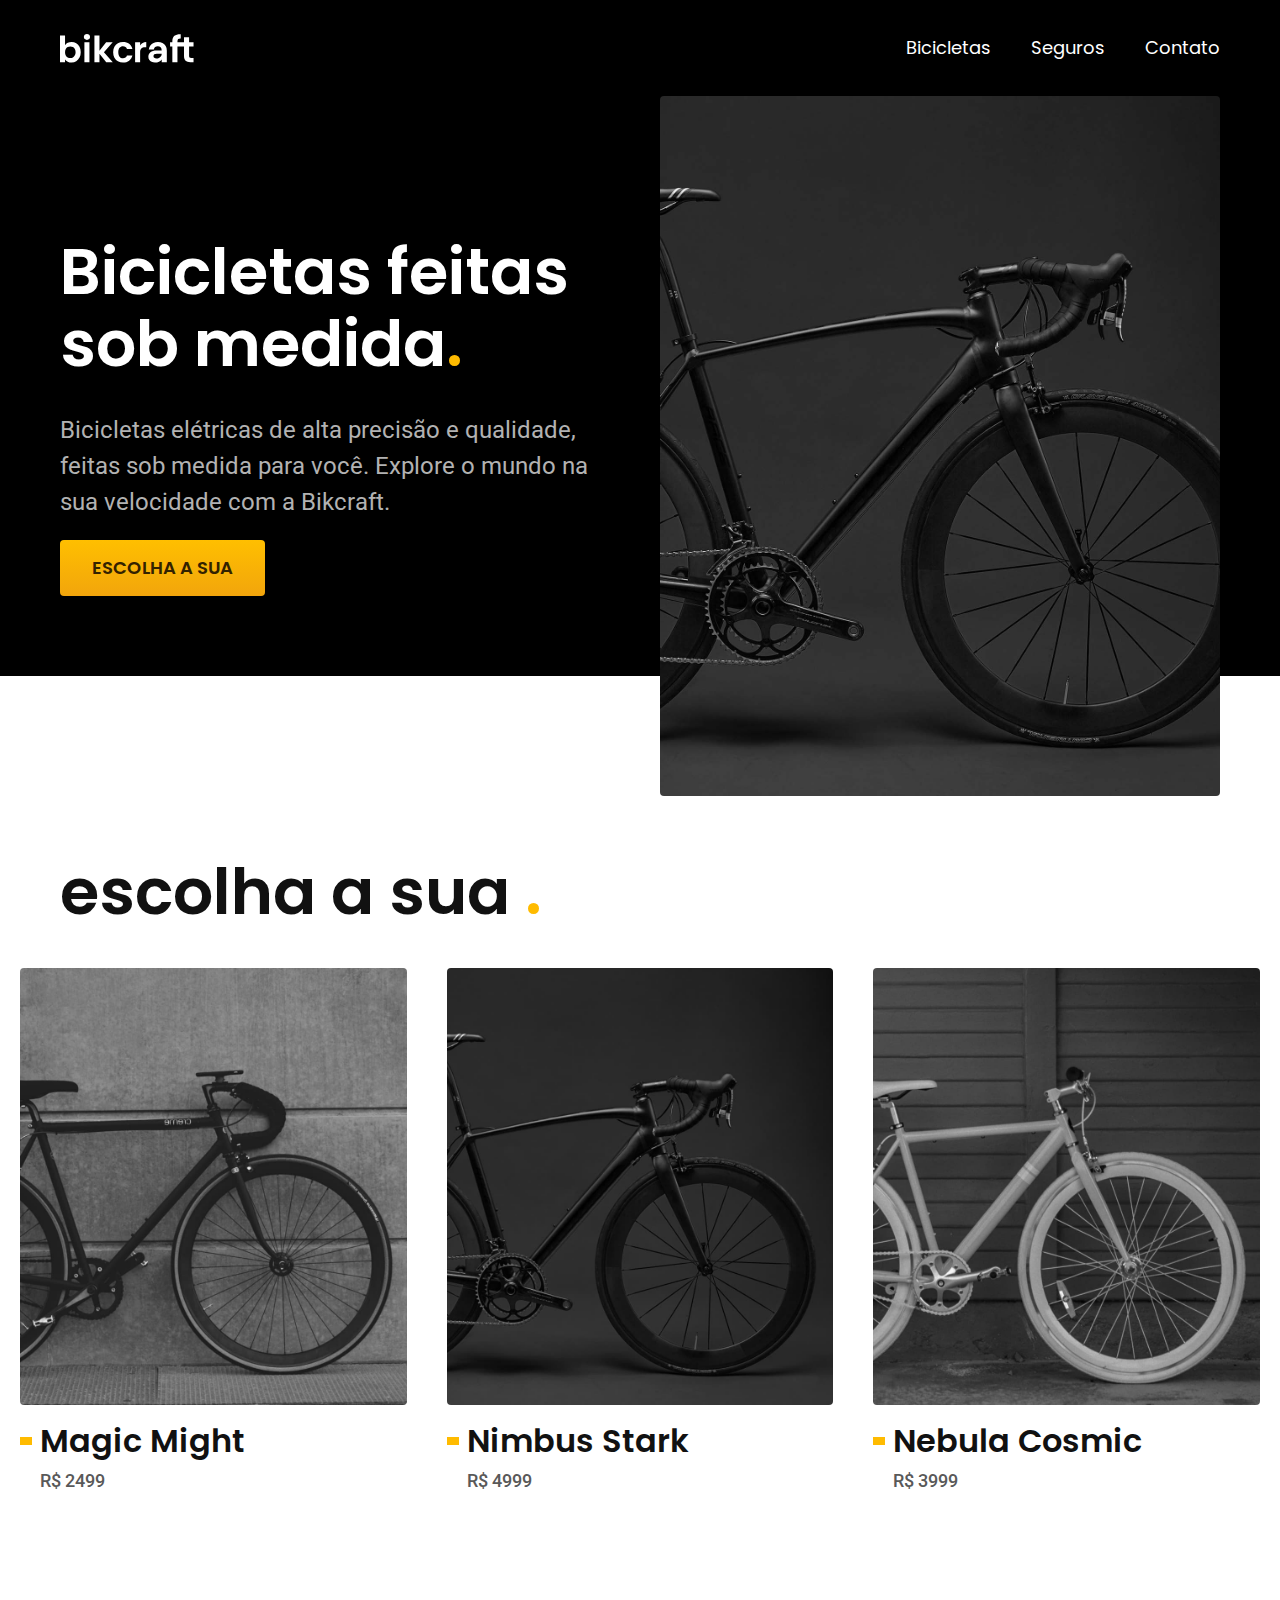
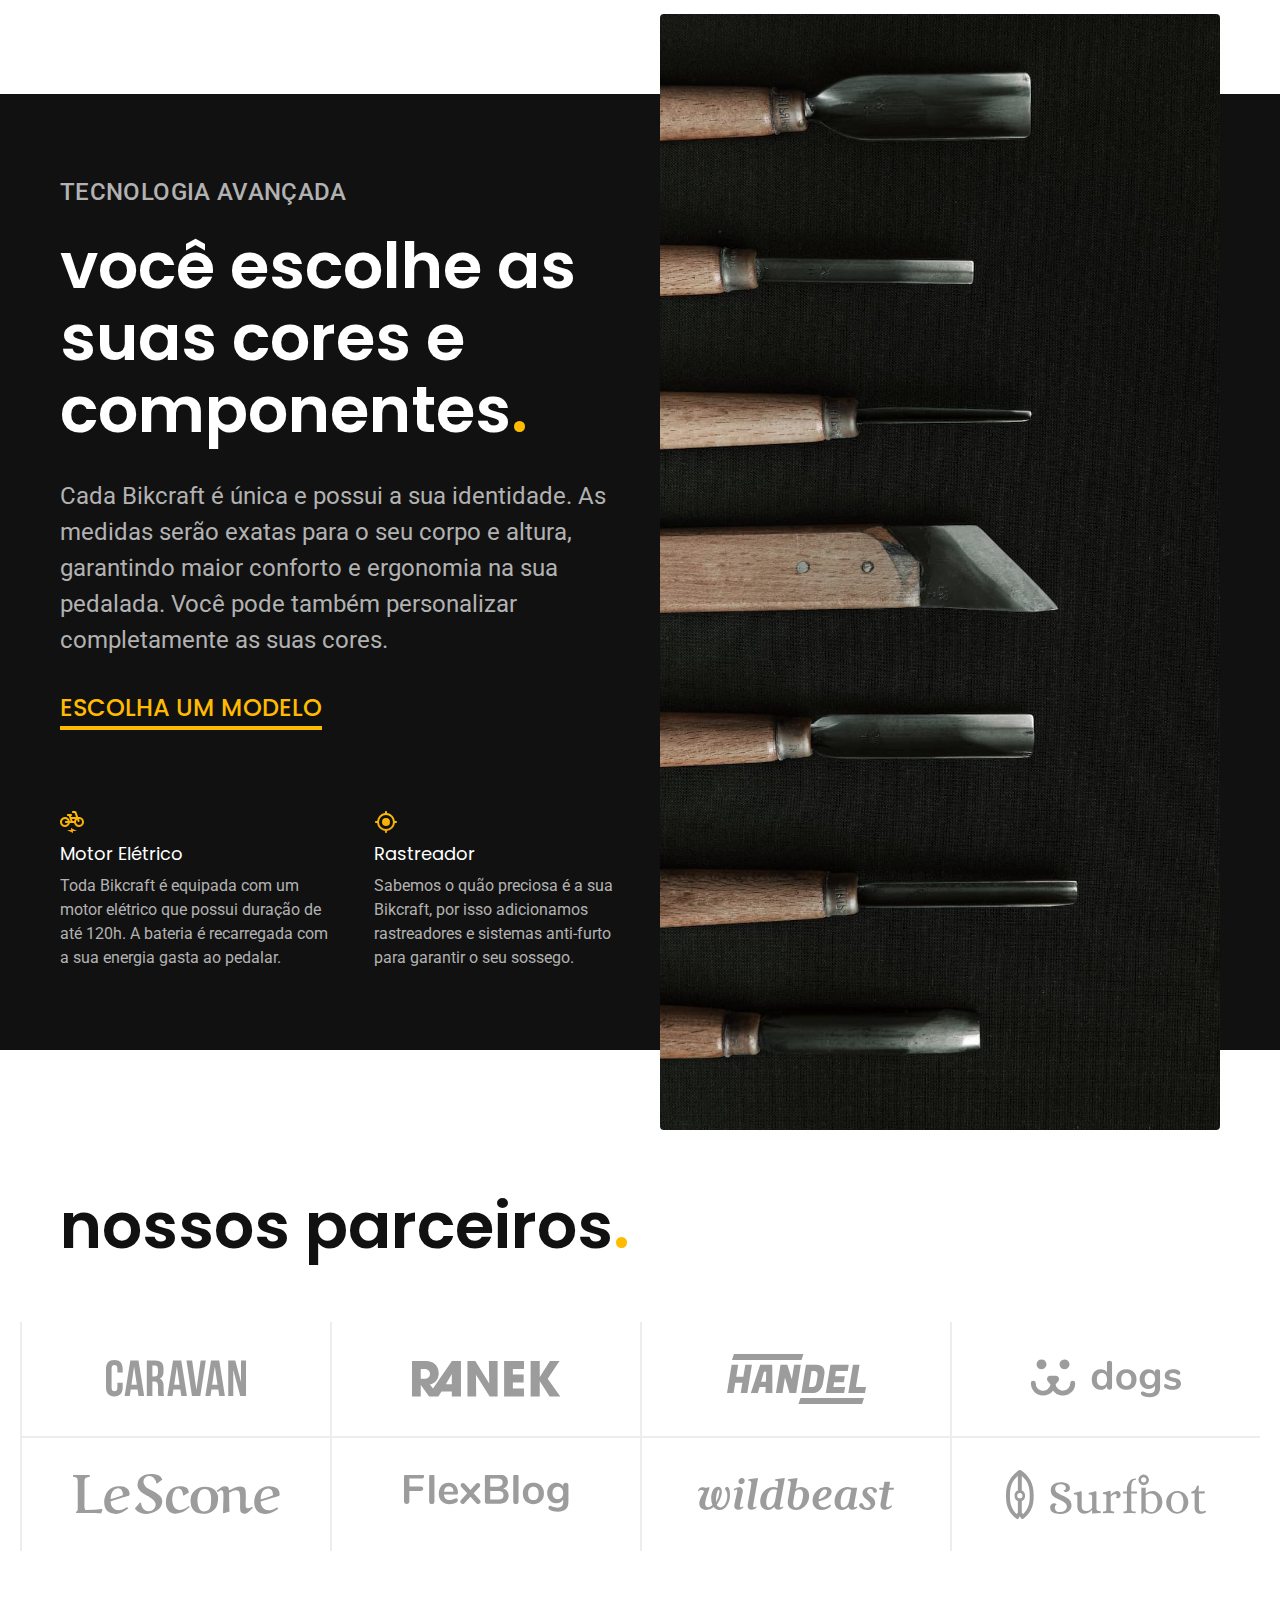
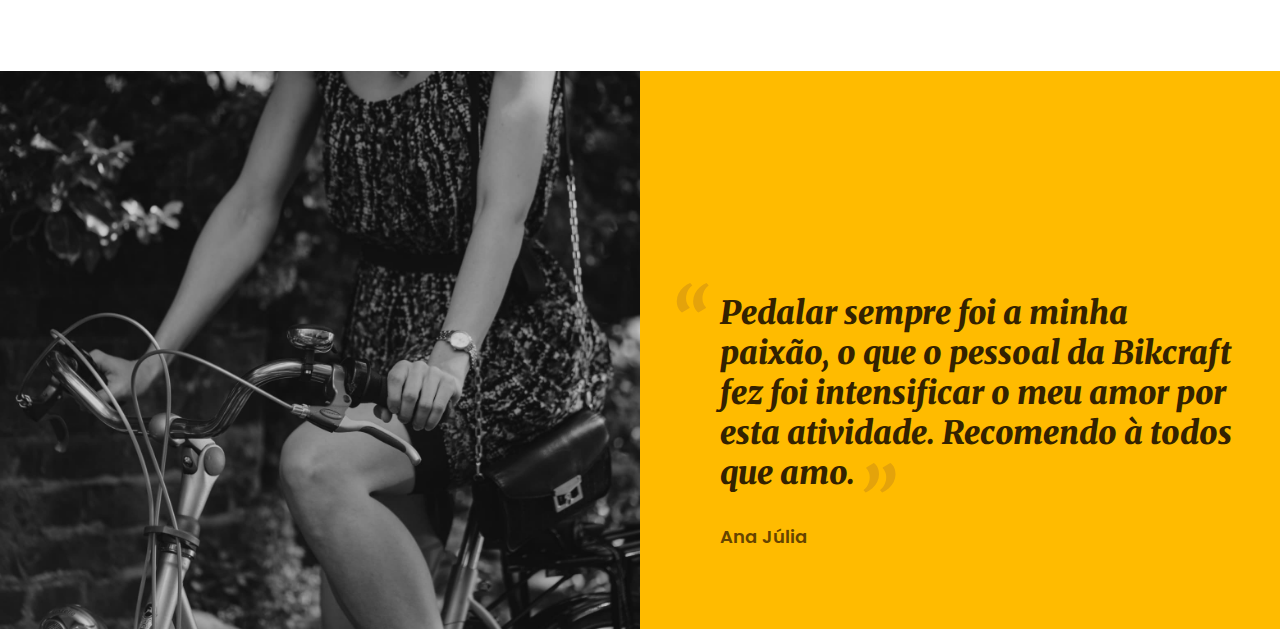
==== index.html @ 6f0fe731 "parceiros&depoimento" ====
<!DOCTYPE html>
<html lang="pt-br">

<head>
  <meta charset="UTF-8">
  <meta name="viewport" content="width=device-width, initial-scale=1.0">

  <title>Bikcraft - Bicicletas Elétricas</title>
  <meta name="description" content="Bicicletas elétricas de alta precisão e qualidade, feitas sob medida para você. Explore o mundo na sua velocidade com a Bikcraft.">

  <link rel="stylesheet" href="./css/style.css">
</head>


<link rel="preconnect" href="https://fonts.googleapis.com">
<link rel="preconnect" href="https://fonts.gstatic.com" crossorigin>
<link href="https://fonts.googleapis.com/css2?family=Merriweather:ital,wght@1,900&family=Poppins:wght@500;600&family=Roboto:wght@400;500&display=swap" rel="stylesheet">

<body>

  <header class="header-bg">
    <div class="header container">
      <a href="./">
        <img src="./img/bikcraft.svg" alt="bikcraft">
      </a>
      <nav aria-label="primaria">
        <ul class="header-menu font-1-m cor-0">
          <li><a href="./bicicletas.html">Bicicletas</a></li>
          <li><a href="./seguro.html">Seguros</a></li>
          <li><a href="./contato.html">Contato</a></li>
        </ul>
      </nav>
  </header>
  </div>
  <main class="introducao-bg">
    <div class="introducao container">
      <div class="introducao-conteudo">
        <h1 class="font-1-xxl  cor-0">Bicicletas feitas sob medida<span class="cor-p1">.</span></h1>
        <p class="font-2-l cor-5">Bicicletas elétricas de alta precisão e qualidade, feitas sob medida para você. Explore o mundo na sua velocidade com a Bikcraft.</p>
        <a class="botao" href="./bicicletas.html">Escolha a sua</a>
      </div>
      <div>
        <img src="./img/fotos/introducao.jpg" alt="Bicicleta elétrica preta.">
      </div>
    </div>
  </main>

  <article class="bicicletas-lista">
    <h2 class="font-1-xxl container">escolha a sua <span class="cor-p1">.</span></h2>
    <ul>
      <li>
        <a href="./bicicletas/magic.html">
          <img src="/img/bicicletas/magic-home.jpg" alt="Bicicleta Preta">
          <h3 class="font-1-xl">Magic Might</h3>
          <span class="font-2-m cor-8">R$ 2499</span>
        </a>
      </li>
      <li>
        <a href="./bicicletas/magic.html">
          <img src="/img/bicicletas/nimbus-home.jpg" alt="Bicicleta Preta">
          <h3 class="font-1-xl">Nimbus Stark</h3>
          <span class="font-2-m cor-8">R$ 4999</span>
        </a>
      </li>
      <li>
        <a href="./bicicletas/nebula.html">
          <img src="/img/bicicletas/nebula-home.jpg" alt="Bicicleta Preta">
          <h3 class="font-1-xl">Nebula Cosmic</h3>
          <span class="font-2-m cor-8">R$ 3999</span>
        </a>
      </li>
    </ul>
  </article>

  <article class="tecnologia-bg">
    <div class="tecnologia container">
      <div class="tecnologia-conteudo">
        <span class="font-2-l-b cor-5">Tecnologia Avançada</span>
        <h2 class="font-1-xxl cor-0">você escolhe as<br>suas cores e<br>componentes<span class="cor-p1">.</span></h2>
        <p class="font-2-l cor-5">Cada Bikcraft é única e possui a sua identidade. As medidas serão exatas para o seu corpo e altura, garantindo maior conforto e ergonomia na sua pedalada. Você pode também personalizar completamente as suas cores.</p>
        <a class="link" href="./bicicletas.html">Escolha um modelo</a>
        <div class="tecnologia-vantagens">
          <div>
            <img src="./img/icones/eletrica.svg" alt="" width="24" height="24">
            <h3 class="font-1-m cor-0">Motor Elétrico</h3>
            <p class="font-2-s cor-5">Toda Bikcraft é equipada com um motor elétrico que possui duração de até 120h. A bateria é recarregada com a sua energia gasta ao pedalar.</p>
          </div>
          <div>
            <img src="./img/icones/rastreador.svg" alt="" width="24" height="24">
            <h3 class="font-1-m cor-0">Rastreador</h3>
            <p class="font-2-s cor-5">Sabemos o quão preciosa é a sua Bikcraft, por isso adicionamos rastreadores e sistemas anti-furto para garantir o seu sossego.</p>
          </div>
        </div>
      </div>
      <div class="tecnologia-imagem">
        <img src="./img/fotos/tecnologia.jpg" alt="" width="700" height="1120">
      </div>
    </div>
  </article>

  <section class="parceiros" aria-label="Nossos Parceiros">
    <h2 class="font-1-xxl container">nossos parceiros<span class="cor-p1">.</span></h2>
    <ul>
      <li><img src="./img/parceiros/caravan.svg" alt="caravan"></li>
      <li><img src="./img/parceiros/ranek.svg" alt="ranek"></li>
      <li><img src="./img/parceiros/handel.svg" alt="handel"></li>
      <li><img src="./img/parceiros/dogs.svg" alt="dogs"></li>
      <li><img src="./img/parceiros/lescone.svg" alt="lescone"></li>
      <li><img src="./img/parceiros/flexblog.svg" alt="flexblog"></li>
      <li><img src="./img/parceiros/wildbeast.svg" alt="wildbeast"></li>
      <li><img src="./img/parceiros/surfbot.svg" alt="surfbot"></li>
    </ul>
  </section>
  <section class="depoimento" aria-label="depoimento">
    <div>
      <img src="img/fotos/depoimento.jpg" alt="Pessoa pedalando numa bicicleta Bikcraft">
    </div>
    <div class="depoimento-conteudo">
      <blockquote class=" font-1-xl cor-p5">
        <p>
          Pedalar sempre foi a minha paixão, o que o pessoal da Bikcraft fez foi intensificar o meu amor por esta atividade. Recomendo à todos que amo.
        </p>
      </blockquote>
      <span class="font-1-m-b cor-p4">Ana Júlia</span>
    </div>
  </section>
</body>

</html>
---- css/style.css ----
@import "./global/global.css";
@import "./utilidades/tipografia.css";
@import "./utilidades/cores.css";
@import "./global/header.css";

/* Utilidades */
@import "./utilidades/componentes.css";

/* Home */
@import "./home/introducao.css";
@import "./home/tecnologia.css";
@import "./home/parceiros.css";
@import "./home/depoimento.css";

/* Bicicletas */
@import "./bicicletas/bicicletas-lista.css";
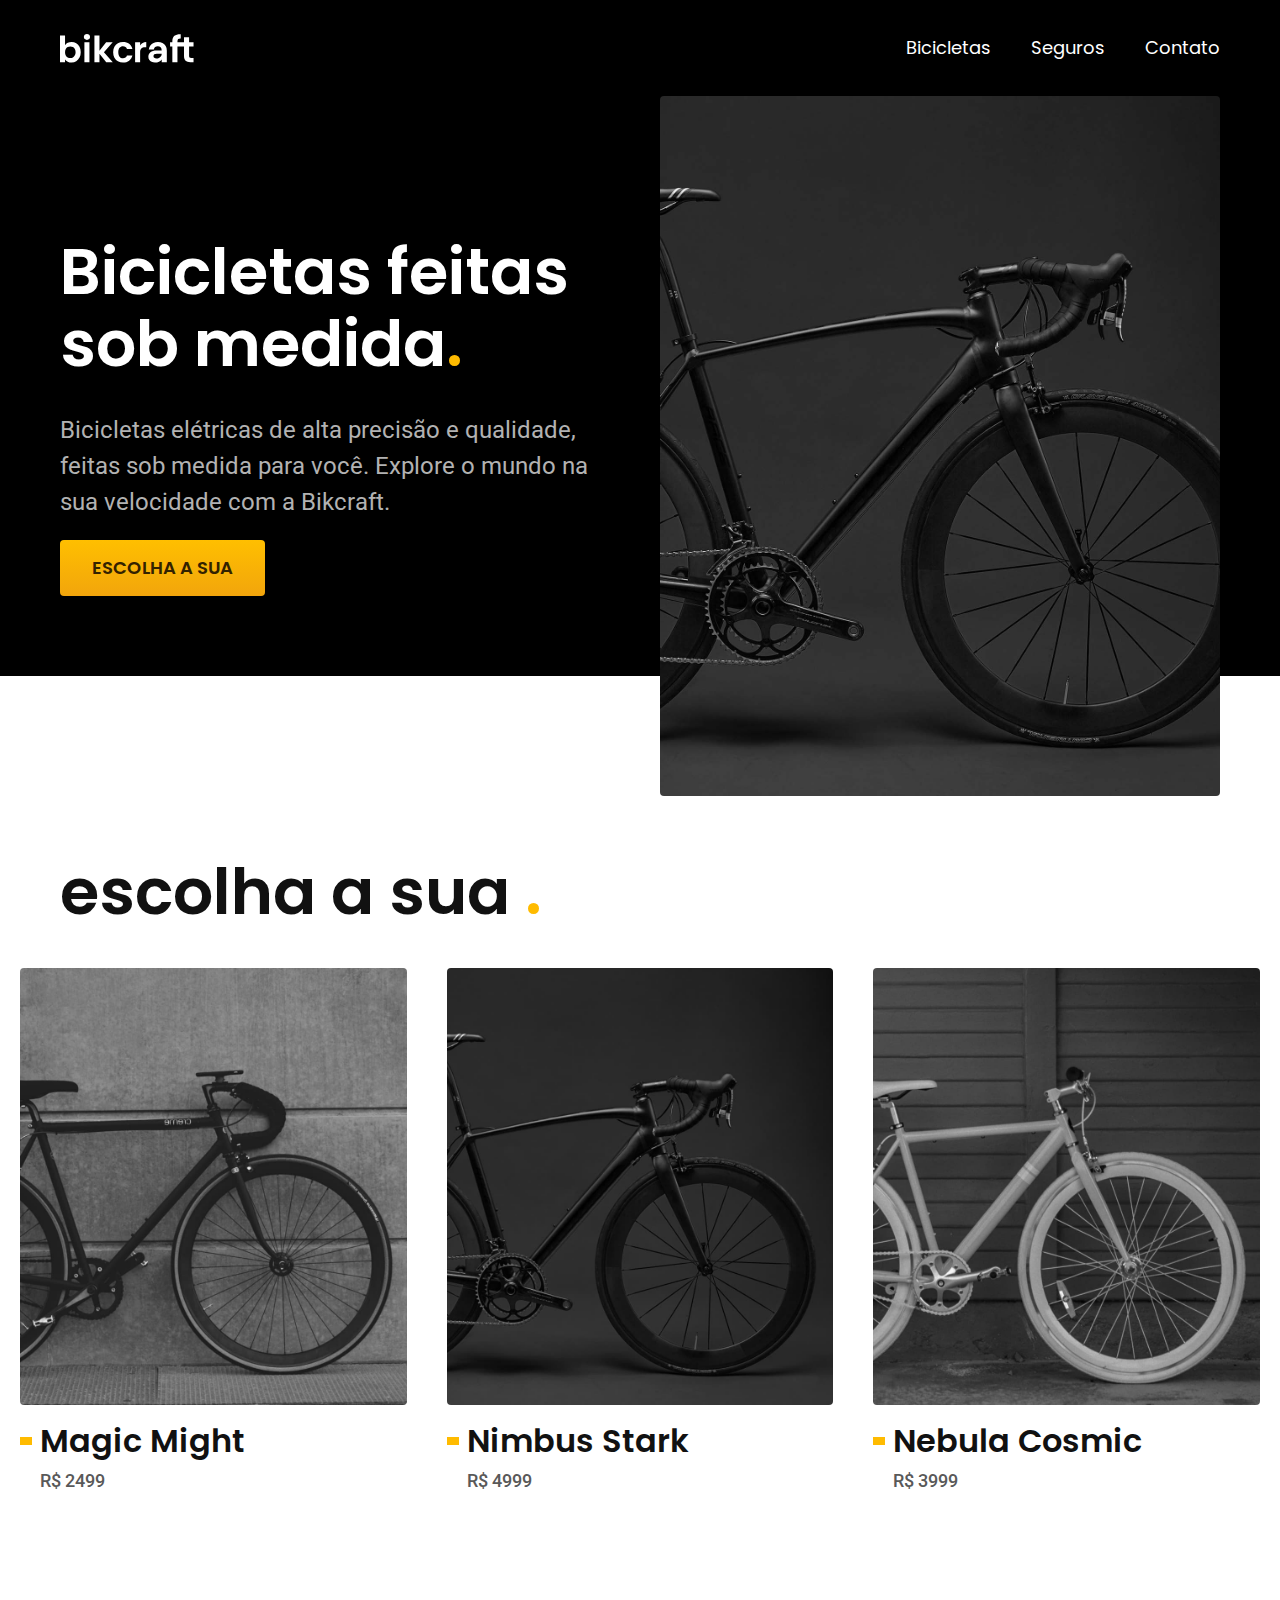
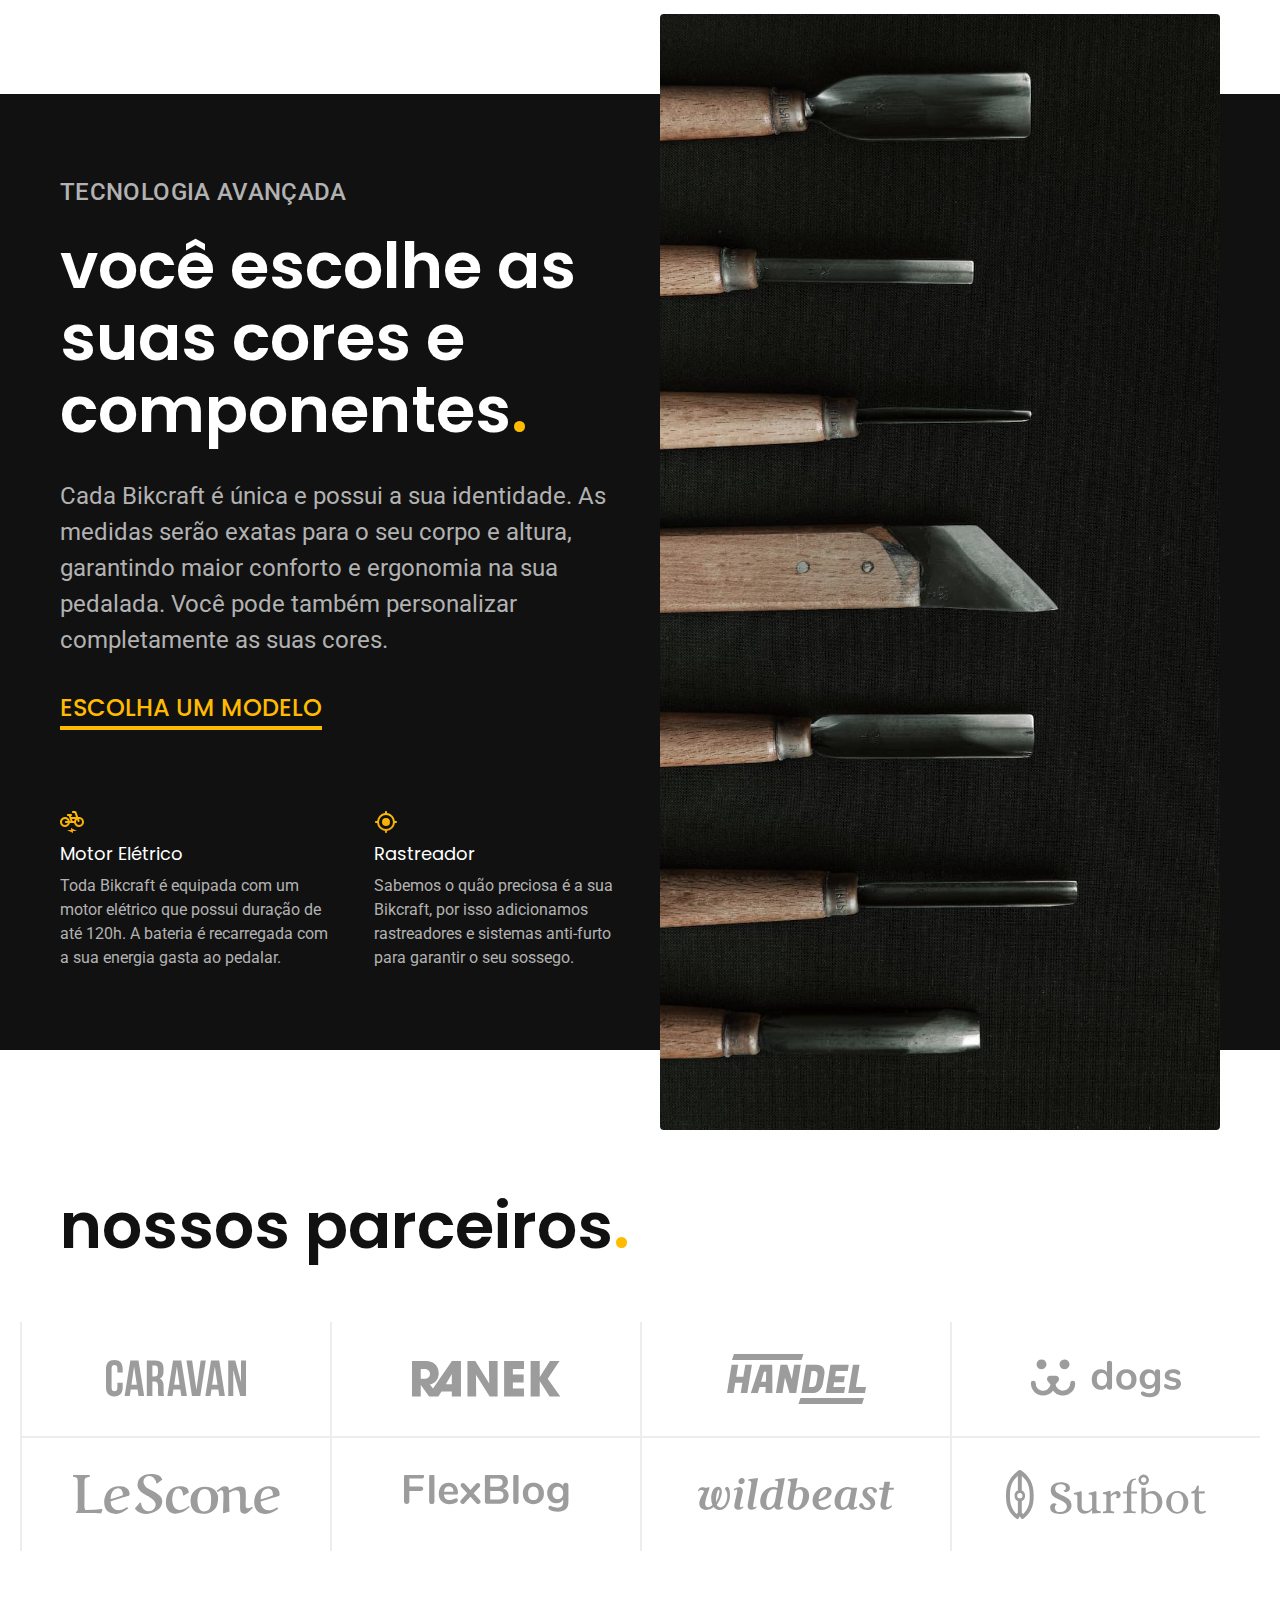
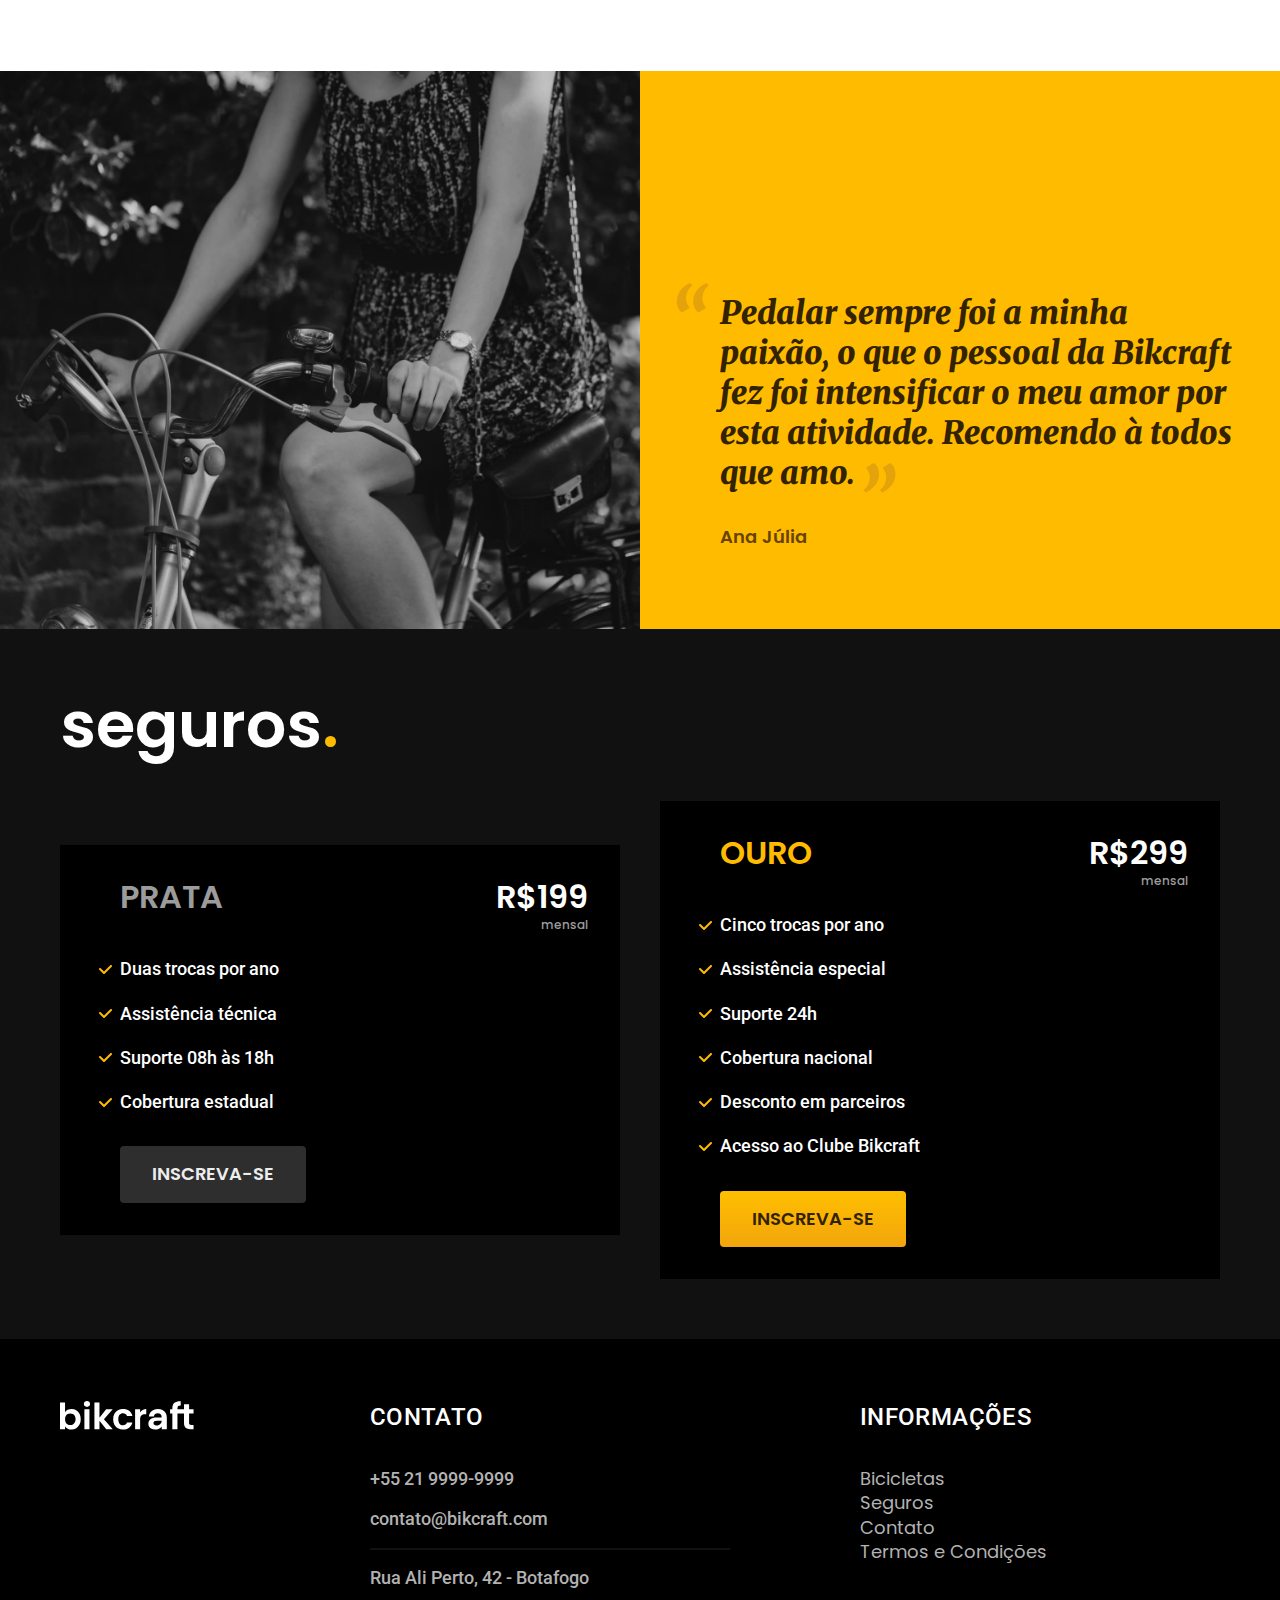
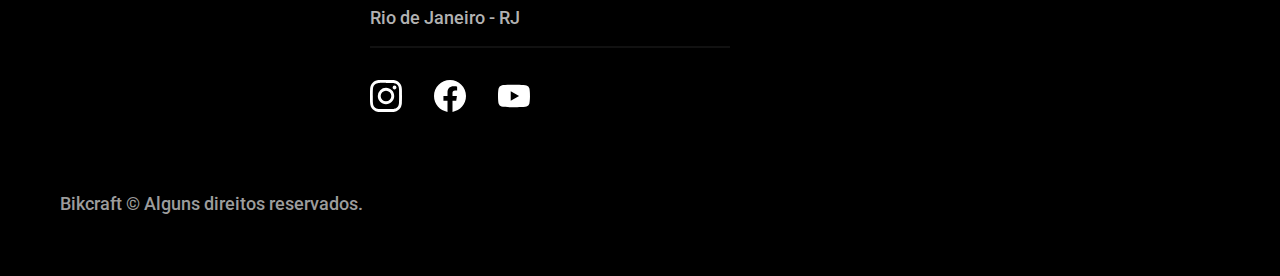
==== commit 1cb8ad61: "footer" ====
--- a/index.html
+++ b/index.html
@@ -124,6 +124,70 @@
       <span class="font-1-m-b cor-p4">Ana Júlia</span>
     </div>
   </section>
+
+  <article class="seguros-bg">
+    <div class="seguros container">
+      <h2 class="font-1-xxl cor-0">seguros<span class="cor-p1">.</span></h2>
+      <div class="seguros-item">
+        <h3 class="font-1-xl cor-6">PRATA</h3>
+        <span class="font-1-xl cor-0">R$199 <span class="font-1-xs cor-6">mensal</span></span>
+        <ul class="font-2-m cor-0">
+          <li>Duas trocas por ano</li>
+          <li>Assistência técnica</li>
+          <li>Suporte 08h às 18h</li>
+          <li>Cobertura estadual</li>
+        </ul>
+        <a class="botao secundario" href="./orcamento.html">Inscreva-se</a>
+      </div>
+
+      <div class="seguros-item">
+        <h3 class="font-1-xl cor-p1">OURO</h3>
+        <span class="font-1-xl cor-0">R$299 <span class="font-1-xs cor-6">mensal</span></span>
+        <ul class="font-2-m cor-0">
+          <li>Cinco trocas por ano</li>
+          <li>Assistência especial</li>
+          <li>Suporte 24h</li>
+          <li>Cobertura nacional</li>
+          <li>Desconto em parceiros</li>
+          <li>Acesso ao Clube Bikcraft</li>
+        </ul>
+        <a class="botao" href="./orcamento.html">Inscreva-se</a>
+      </div>
+    </div>
+  </article>
+
+
+  <footer class="footer-bg">
+    <div class="footer container">
+      <img src="./img/bikcraft.svg" alt="Bikcraft" width="136" height="32">
+      <div class="footer-contato">
+        <h3 class="font-2-l-b cor-0">Contato</h3>
+        <ul class="font-2-m cor-5">
+          <li> <a href="tel:+55 21 9999-9999"></a>+55 21 9999-9999</li>
+          <li> <a href="mailto:contato@bikcraft.com"></a>contato@bikcraft.com</li>
+          <li>Rua Ali Perto, 42 - Botafogo</li>
+          <li>Rio de Janeiro - RJ</li>
+        </ul>
+        <div class="footer-redes">
+          <a href="./"><img src="./img/redes/instagram.svg" alt="Instagram"></a>
+          <a href="./"><img src="./img/redes/facebook.svg" alt="Facebook"></a>
+          <a href="./"><img src="./img/redes/youtube.svg" alt="Youtube"></a>
+        </div>
+      </div>
+      <div class="footer-informacoes">
+        <h3 class="font-2-l-b cor-0">Informações</h3>
+        <nav>
+          <ul class="font-1-m cor-5">
+            <li><a href="./bicicletas.html">Bicicletas</a></li>
+            <li><a href="./seguros.html">Seguros</a></li>
+            <li><a href="./contato.html">Contato</a></li>
+            <li><a href="./termos.html">Termos e Condições</a></li>
+          </ul>
+        </nav>
+      </div>
+      <p class="font-2-m cor-6 footer-copy">Bikcraft © Alguns direitos reservados.</p>
+    </div>
+  </footer>
 </body>
 
 </html>--- a/css/style.css
+++ b/css/style.css
@@ -1,7 +1,9 @@
 @import "./global/global.css";
 @import "./utilidades/tipografia.css";
 @import "./utilidades/cores.css";
+
 @import "./global/header.css";
+@import "./global/footer.css";
 
 /* Utilidades */
 @import "./utilidades/componentes.css";
@@ -14,3 +16,6 @@
 
 /* Bicicletas */
 @import "./bicicletas/bicicletas-lista.css";
+
+/* Seguros */
+@import "./seguros/seguros.css";
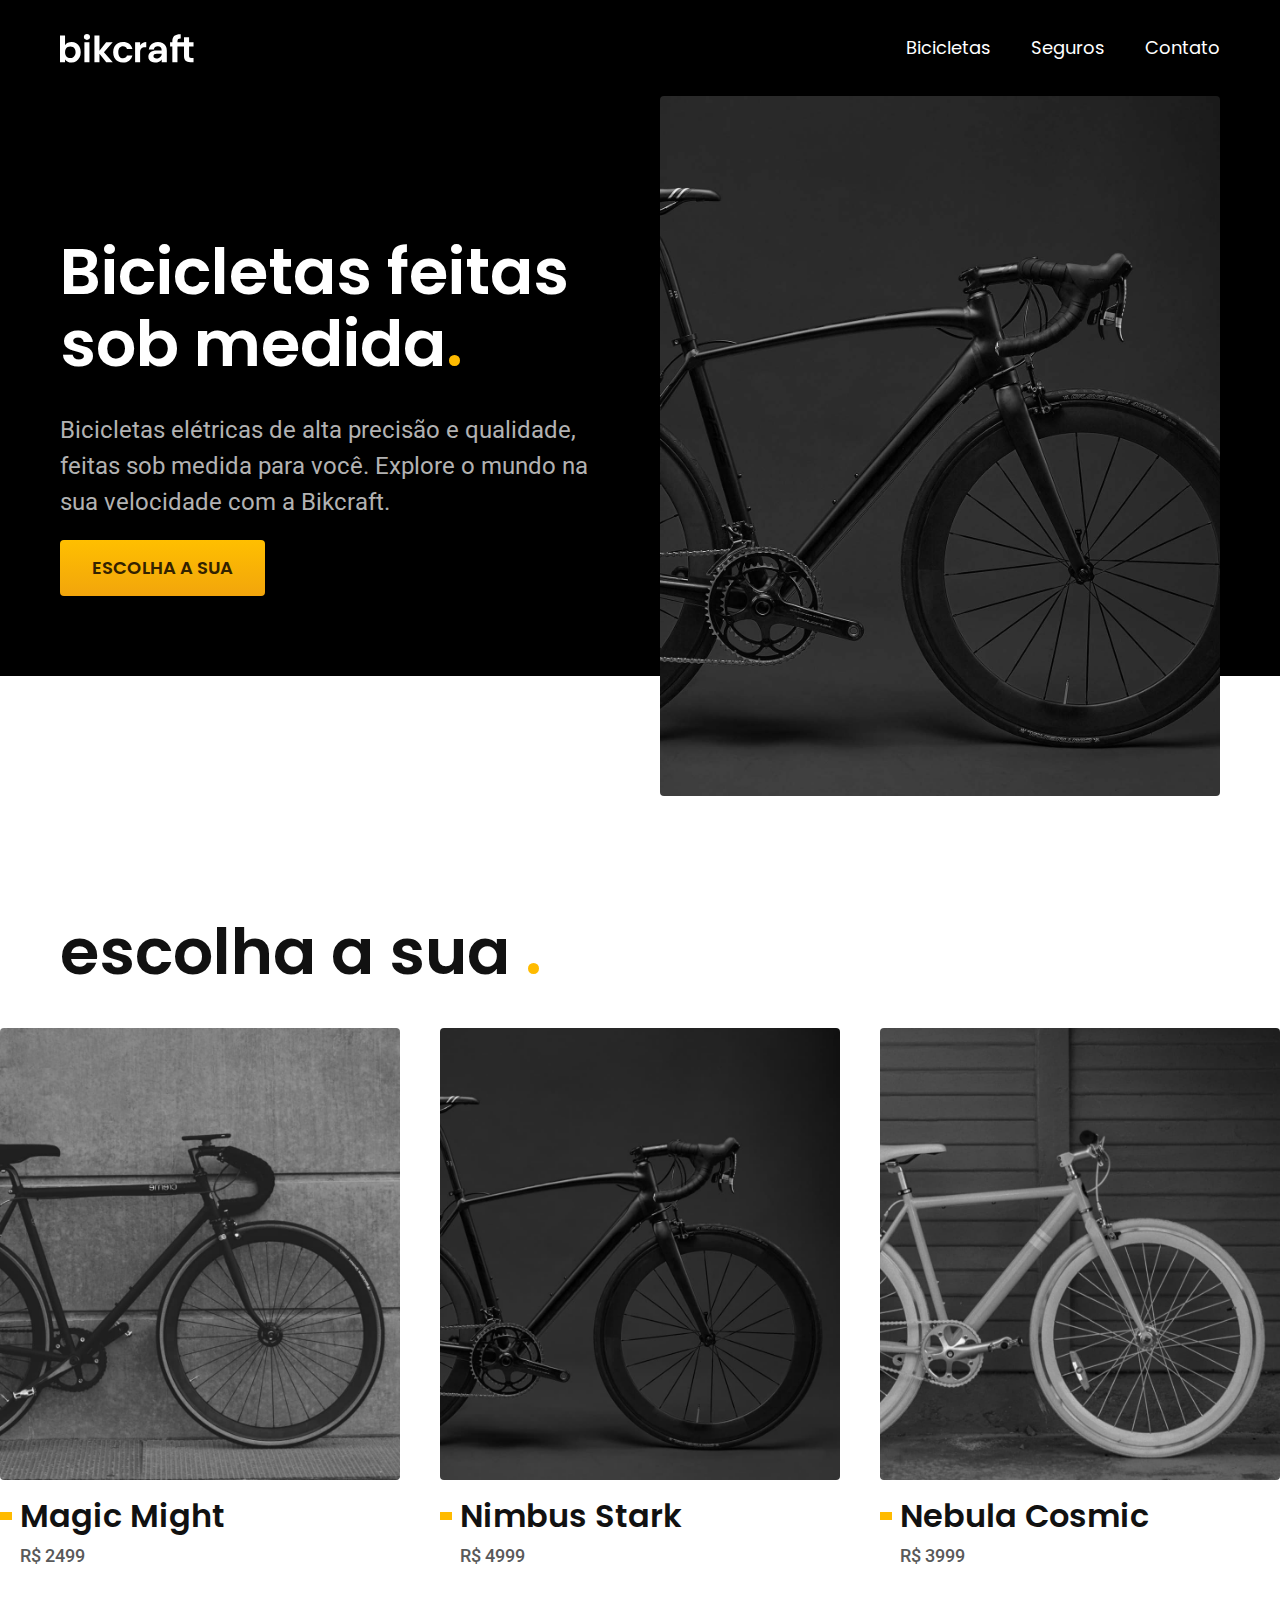
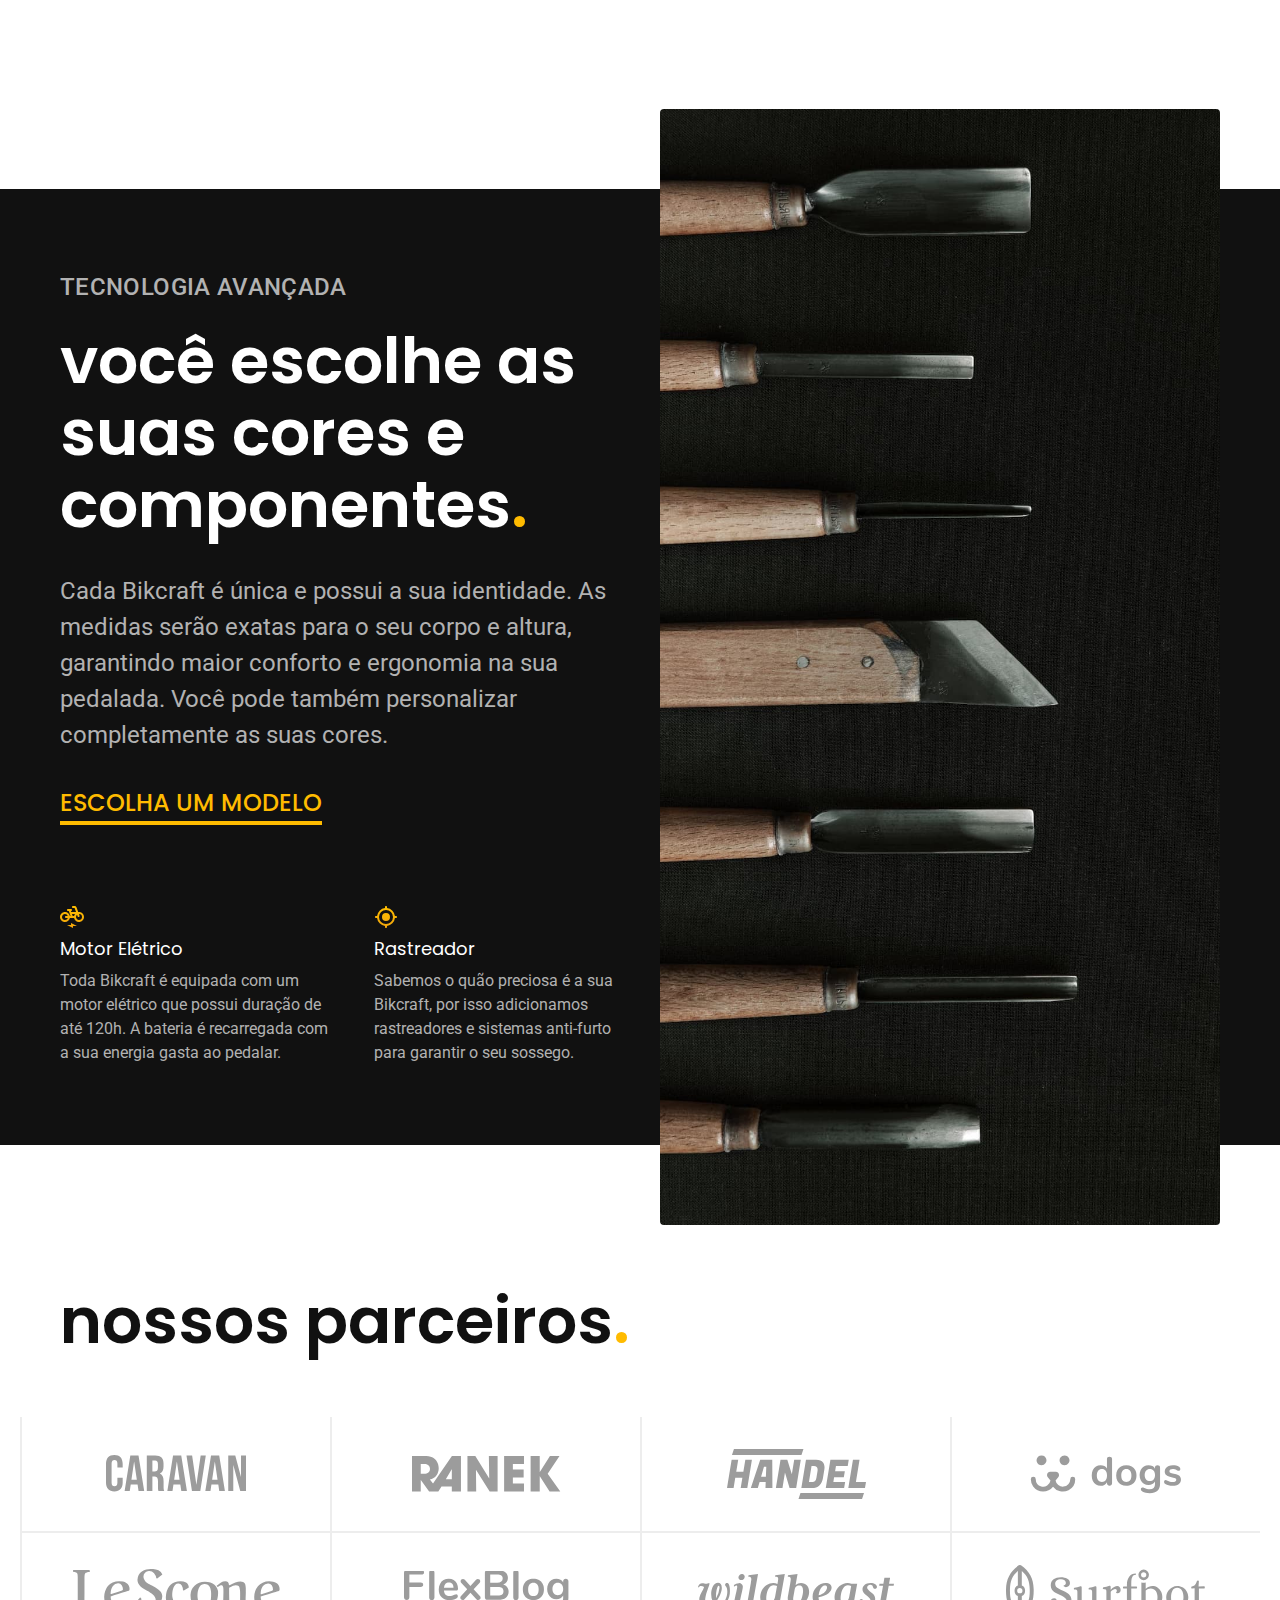
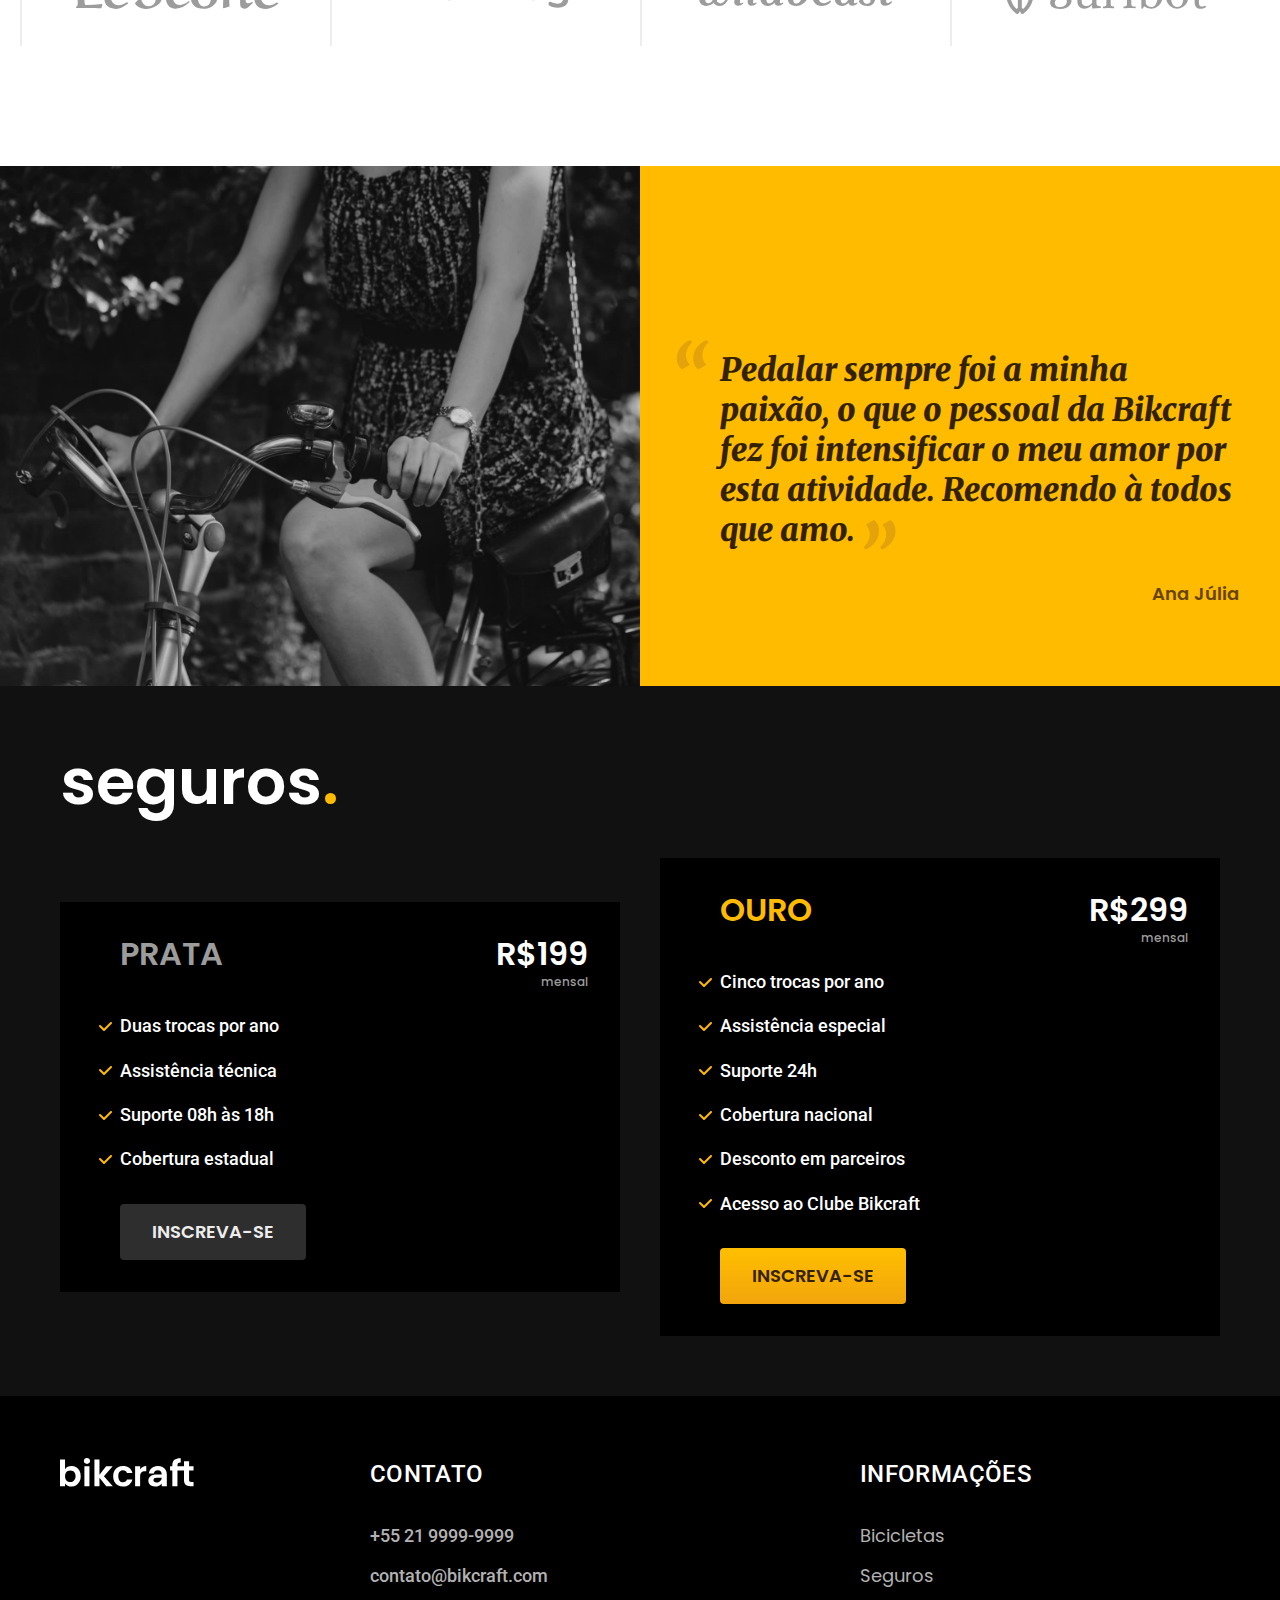
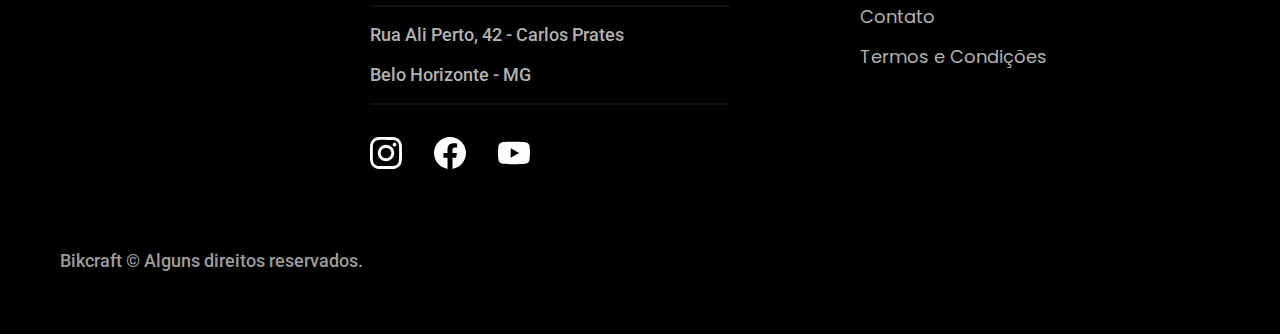
==== commit 80204b65: "bicicletas" ====
--- a/index.html
+++ b/index.html
@@ -165,8 +165,8 @@
         <ul class="font-2-m cor-5">
           <li> <a href="tel:+55 21 9999-9999"></a>+55 21 9999-9999</li>
           <li> <a href="mailto:contato@bikcraft.com"></a>contato@bikcraft.com</li>
-          <li>Rua Ali Perto, 42 - Botafogo</li>
-          <li>Rio de Janeiro - RJ</li>
+          <li>Rua Ali Perto, 42 - Carlos Prates</li>
+          <li>Belo Horizonte - MG</li>
         </ul>
         <div class="footer-redes">
           <a href="./"><img src="./img/redes/instagram.svg" alt="Instagram"></a>
--- a/css/style.css
+++ b/css/style.css
@@ -15,7 +15,11 @@
 @import "./home/depoimento.css";
 
 /* Bicicletas */
+@import "./bicicletas/bicicletas.css";
 @import "./bicicletas/bicicletas-lista.css";
 
 /* Seguros */
 @import "./seguros/seguros.css";
+
+/* Termos */
+@import "./termos/termos.css";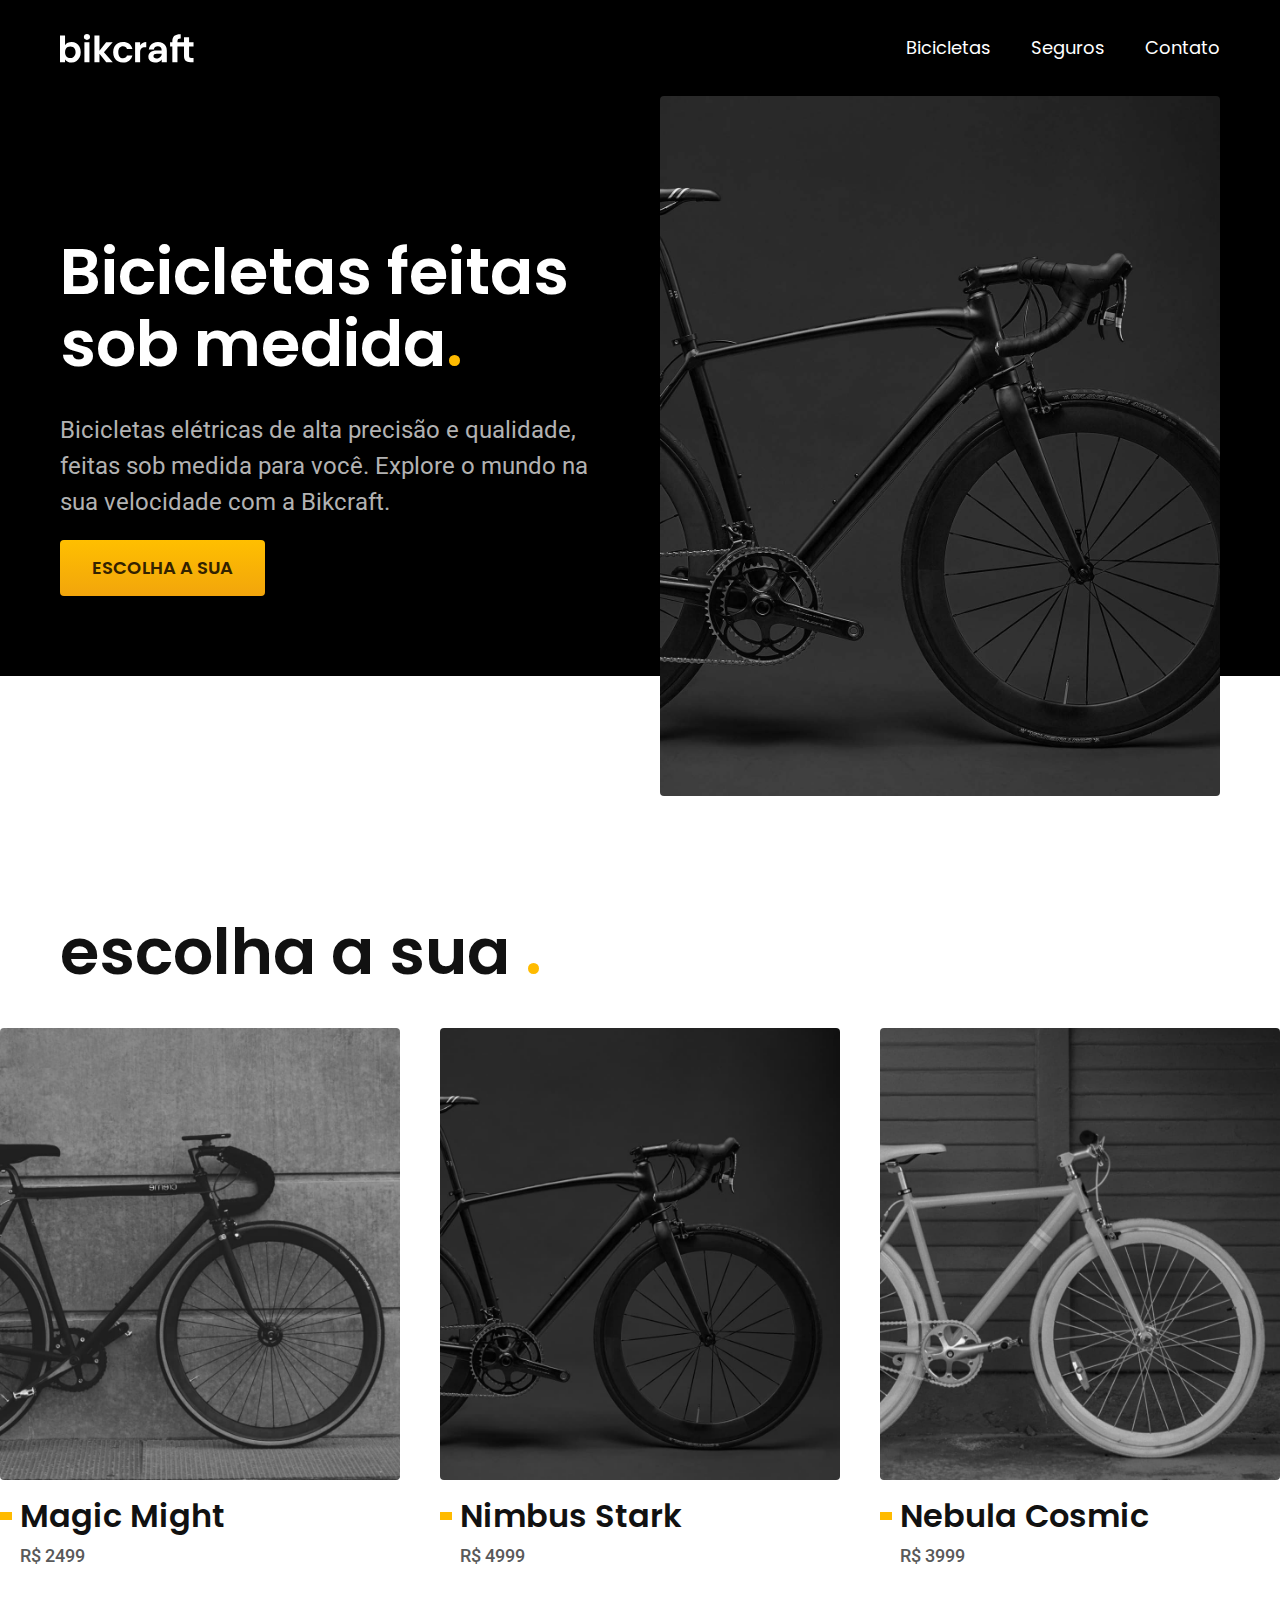
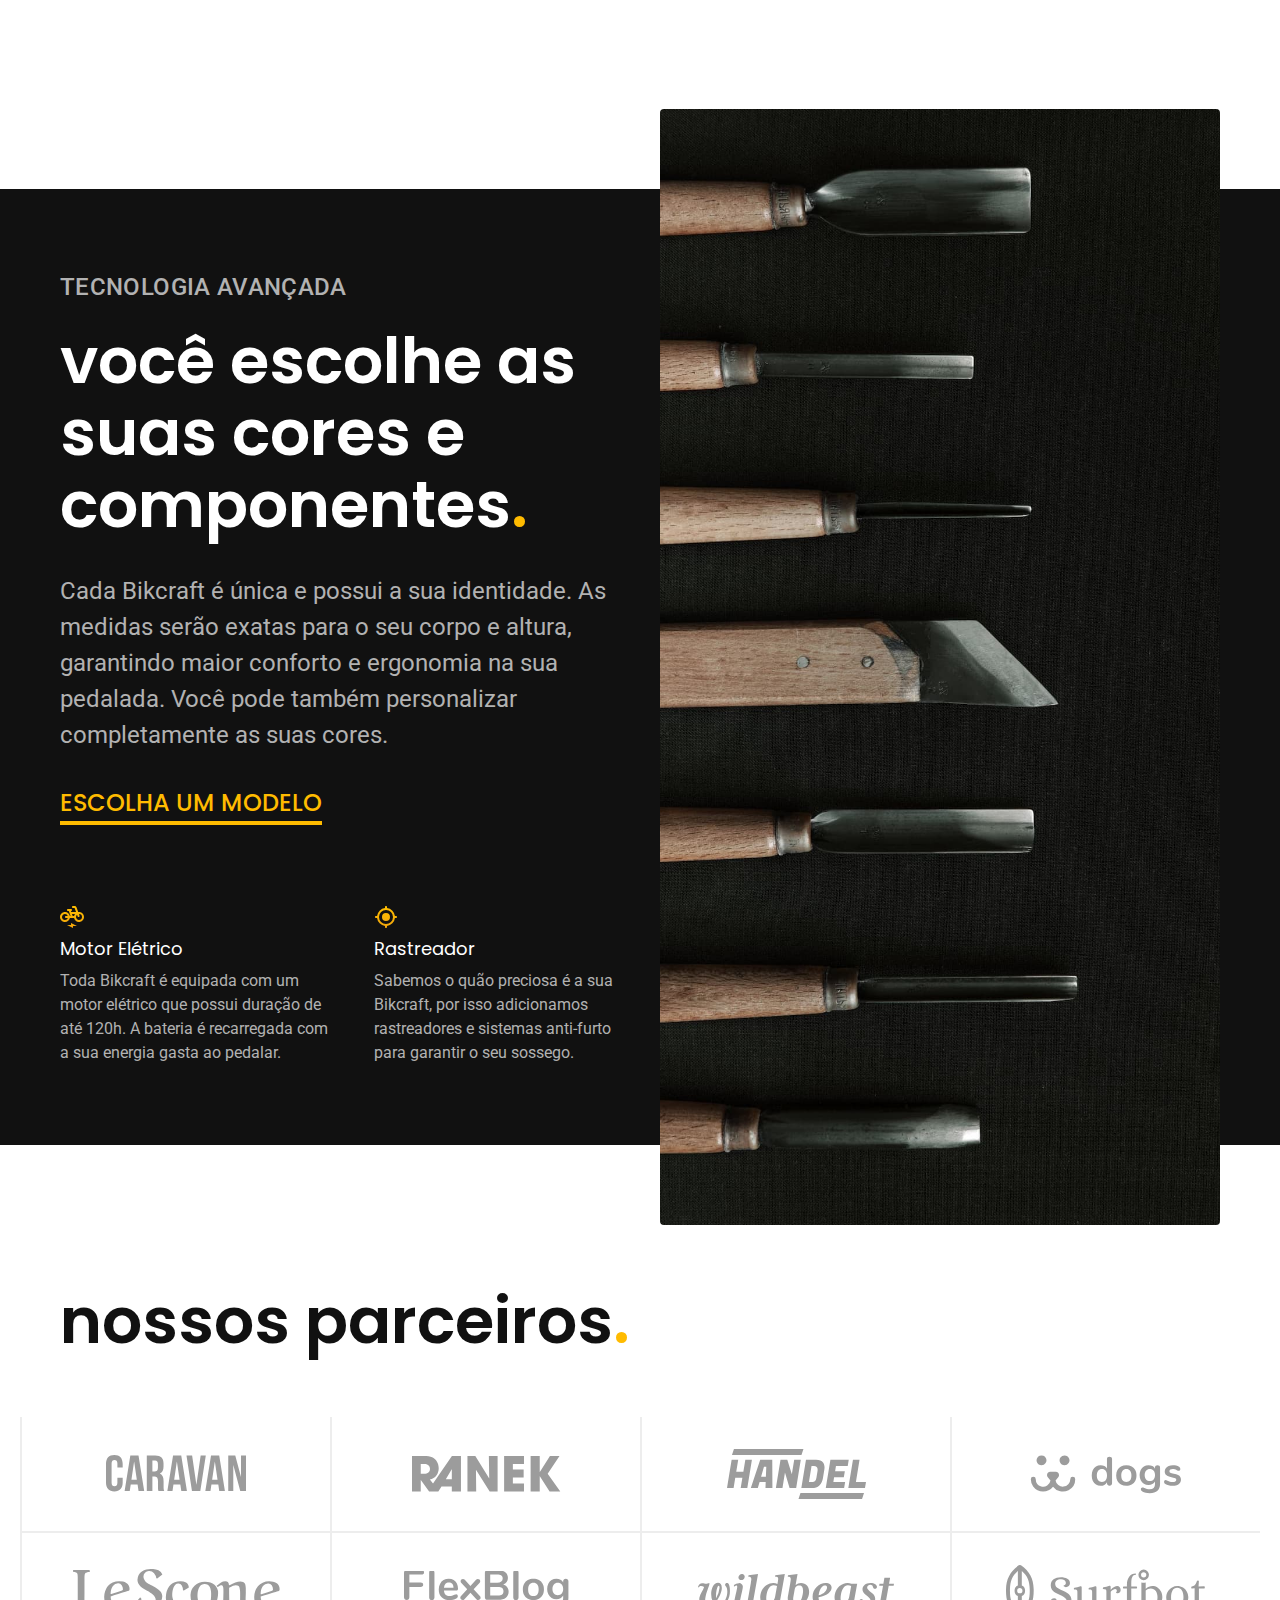
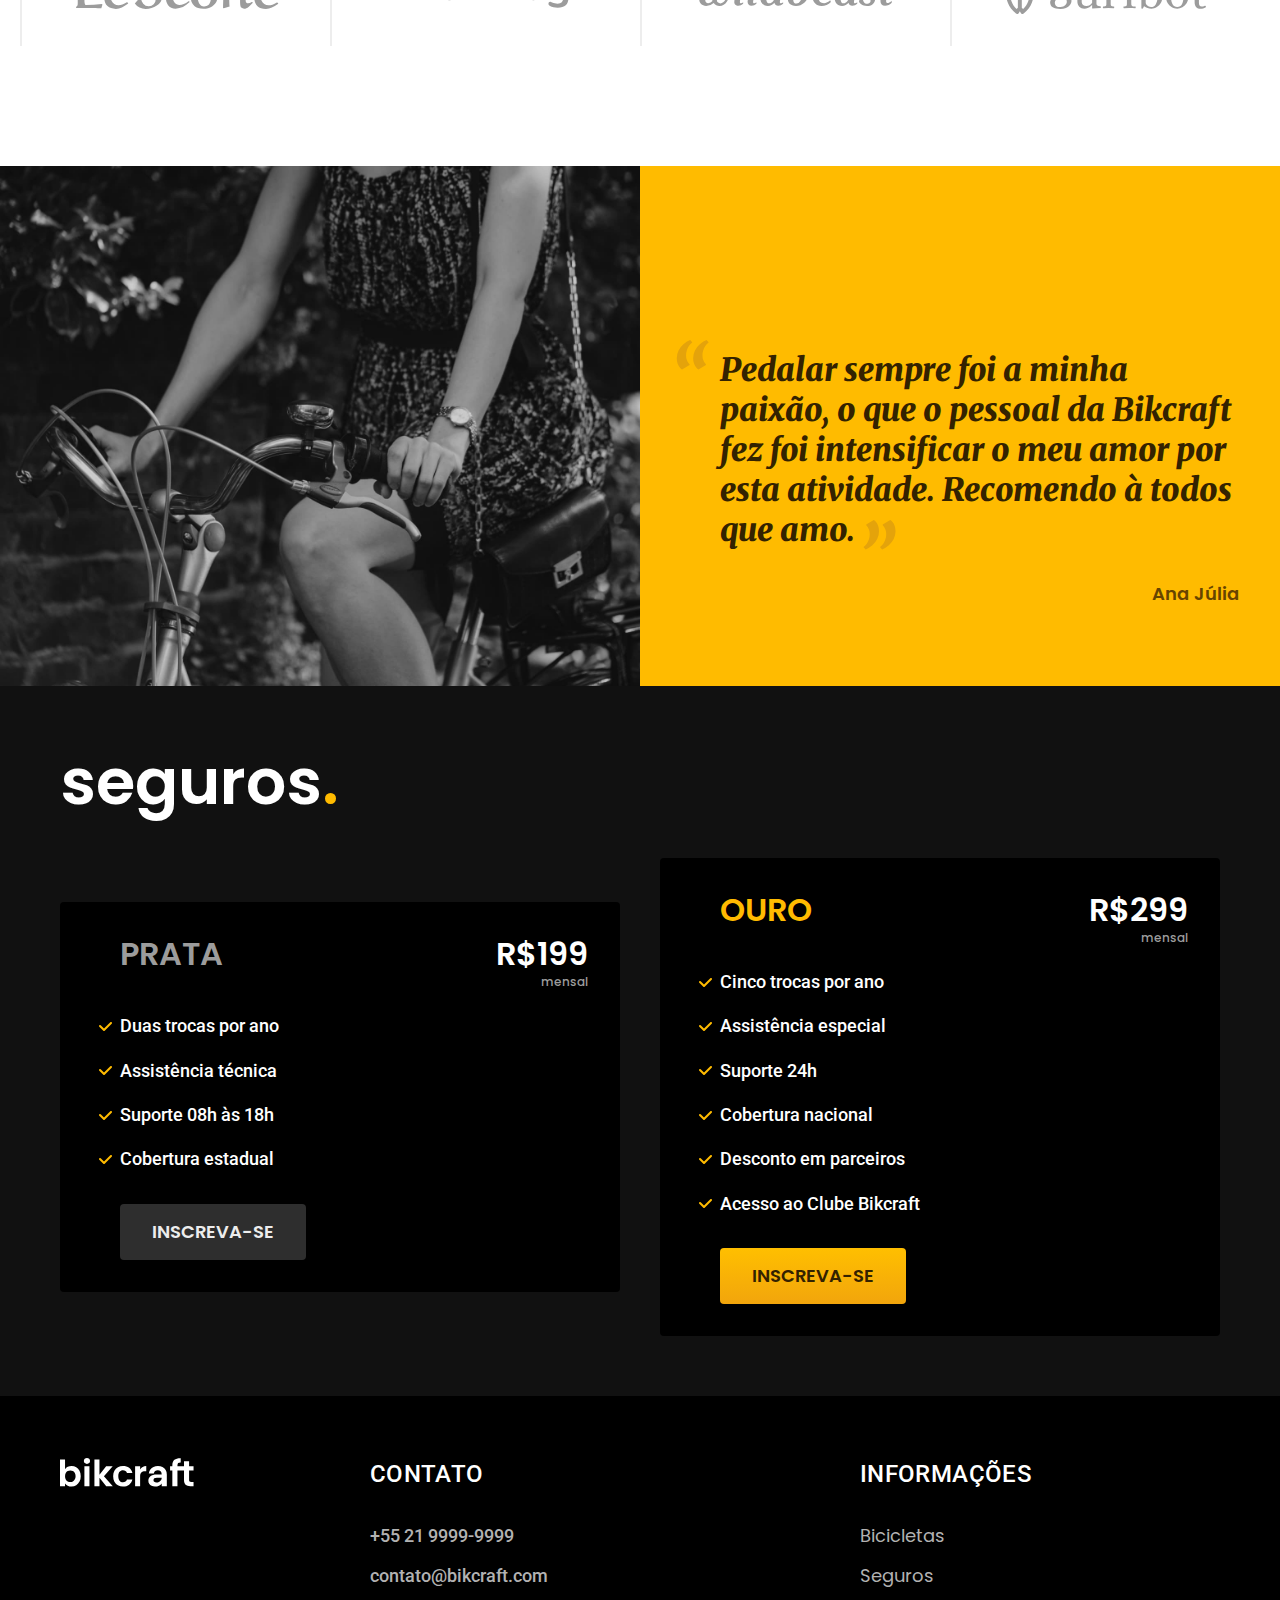
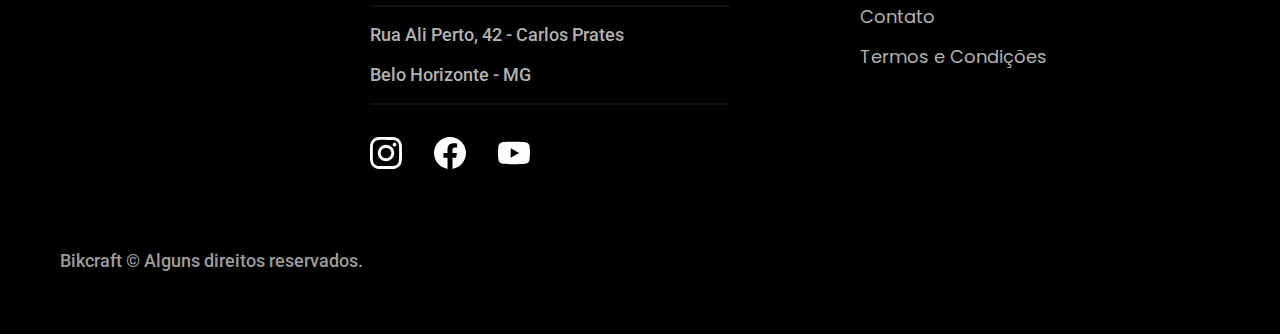
==== commit 7d61d2bf: "seguros" ====
--- a/index.html
+++ b/index.html
@@ -26,7 +26,7 @@
       <nav aria-label="primaria">
         <ul class="header-menu font-1-m cor-0">
           <li><a href="./bicicletas.html">Bicicletas</a></li>
-          <li><a href="./seguro.html">Seguros</a></li>
+          <li><a href="./seguros.html">Seguros</a></li>
           <li><a href="./contato.html">Contato</a></li>
         </ul>
       </nav>
--- a/css/style.css
+++ b/css/style.css
@@ -20,6 +20,8 @@
 
 /* Seguros */
 @import "./seguros/seguros.css";
+@import "./seguros/vantagens.css";
+@import "./seguros/perguntas.css";
 
 /* Termos */
 @import "./termos/termos.css";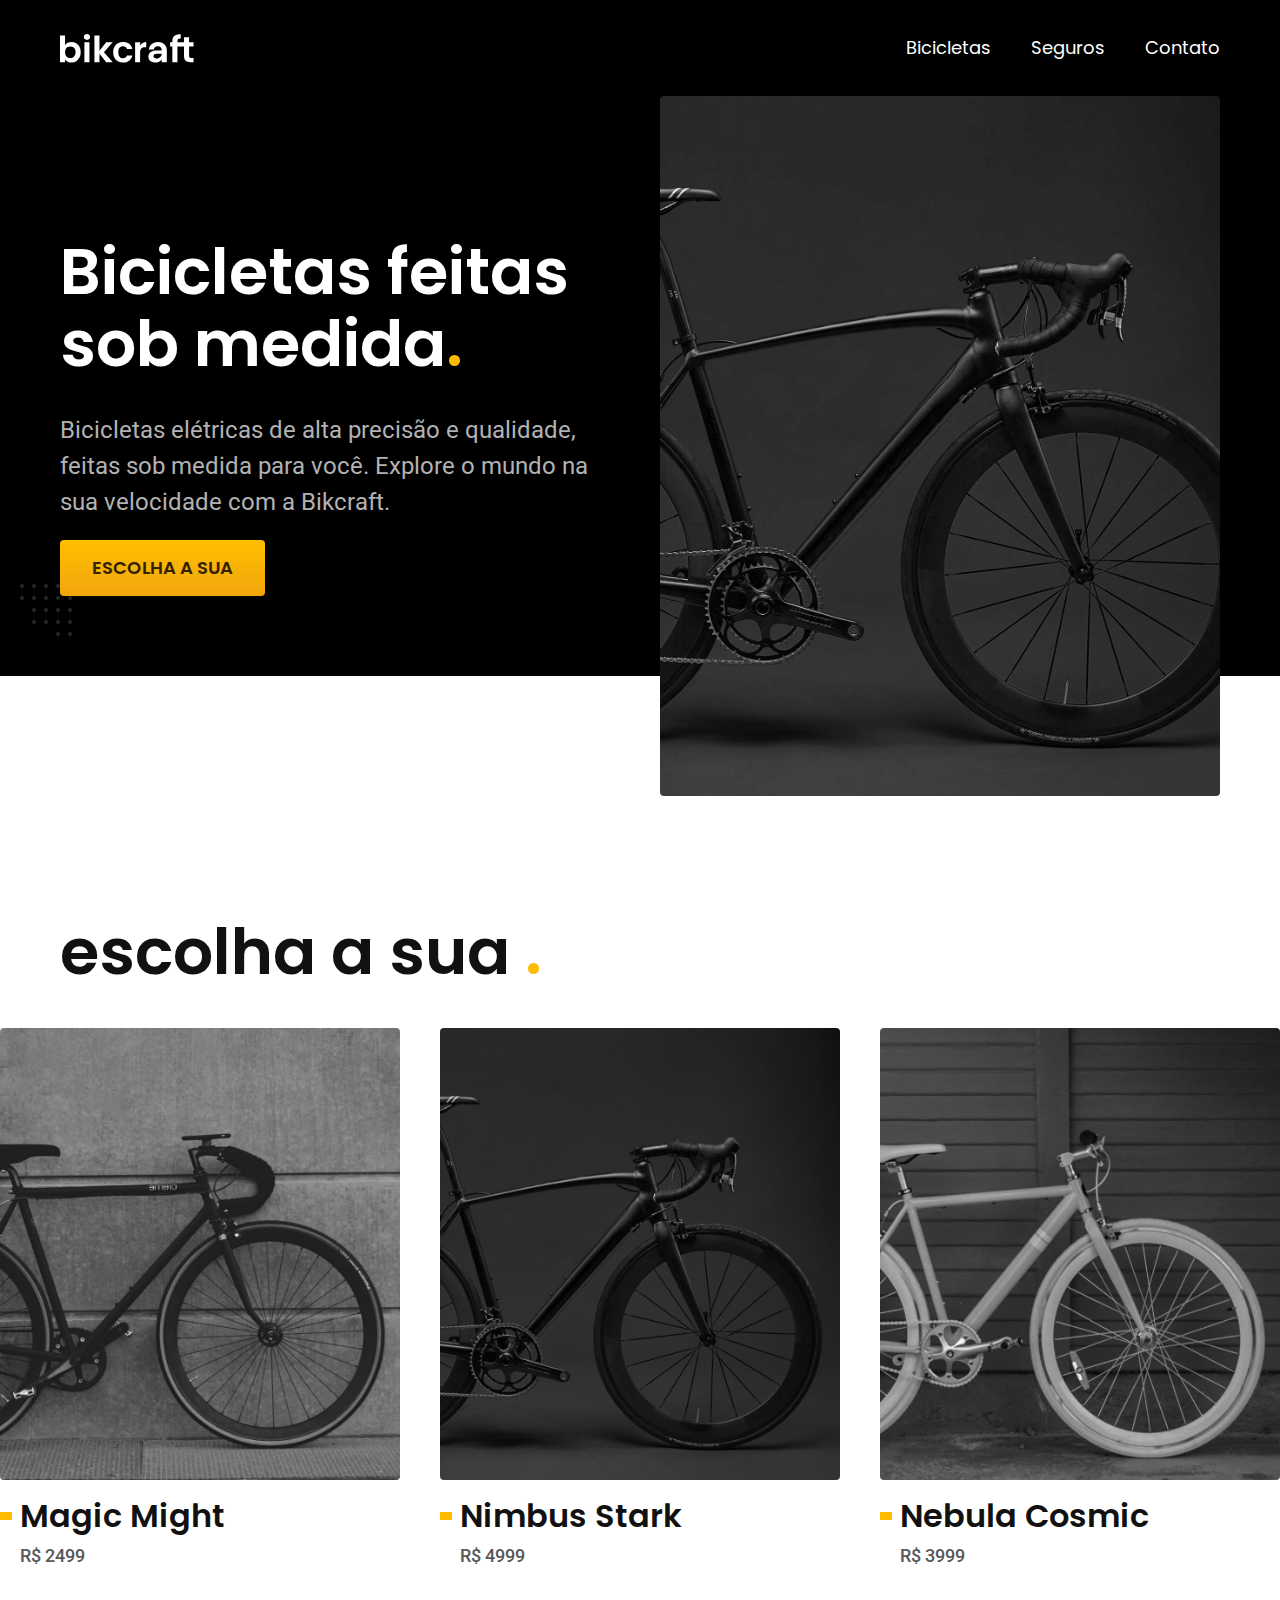
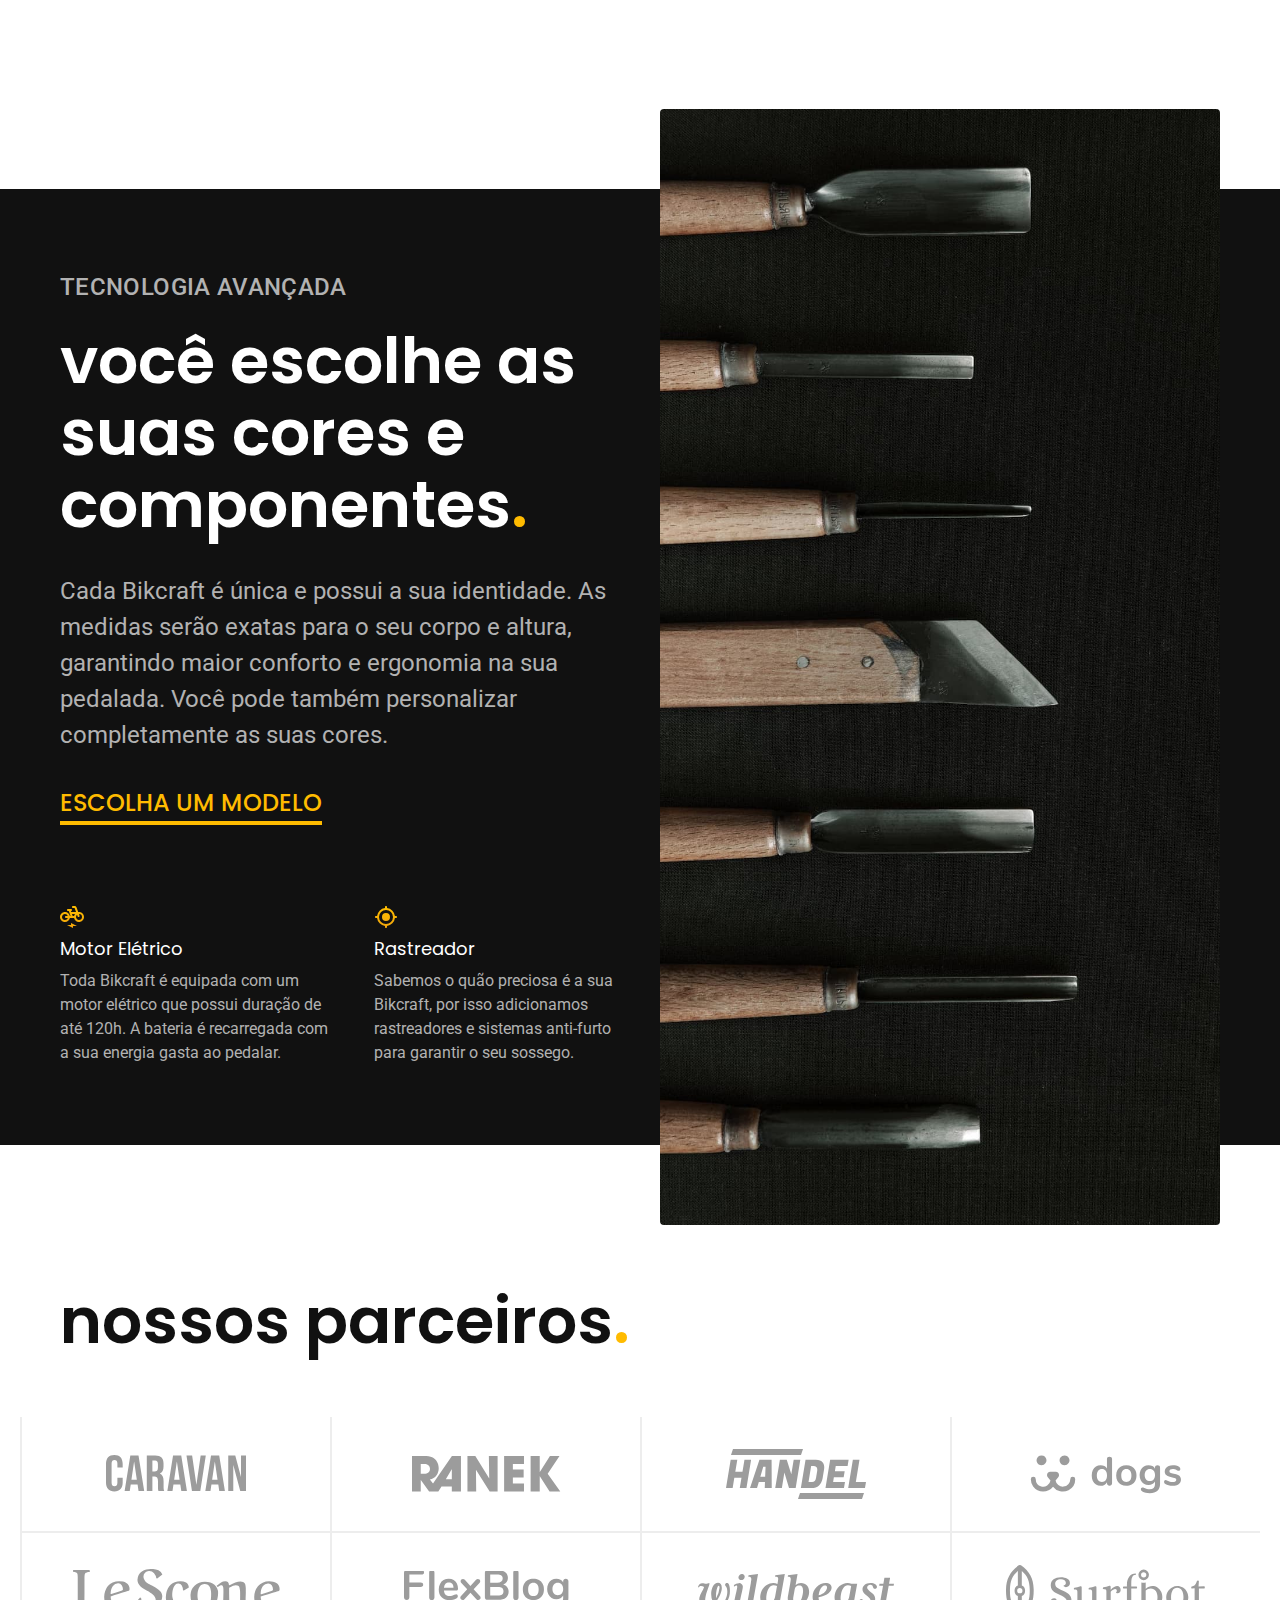
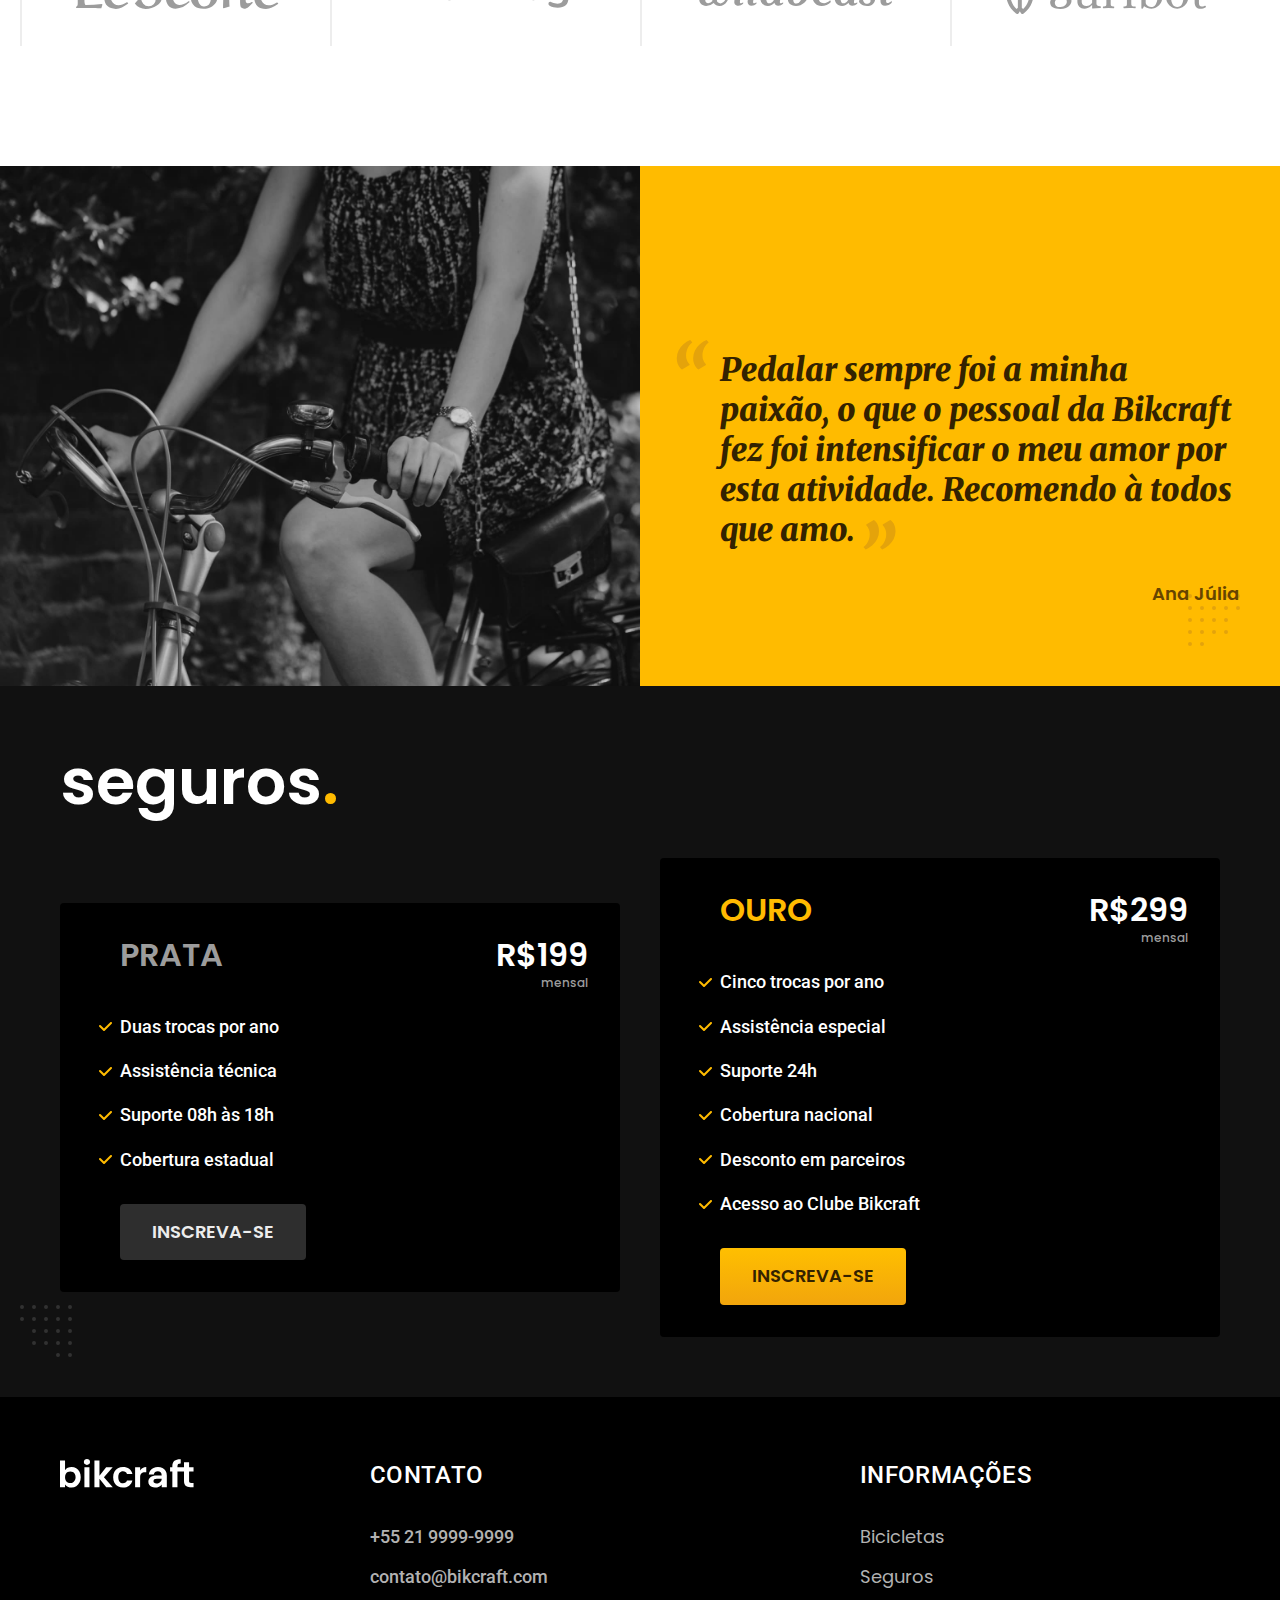
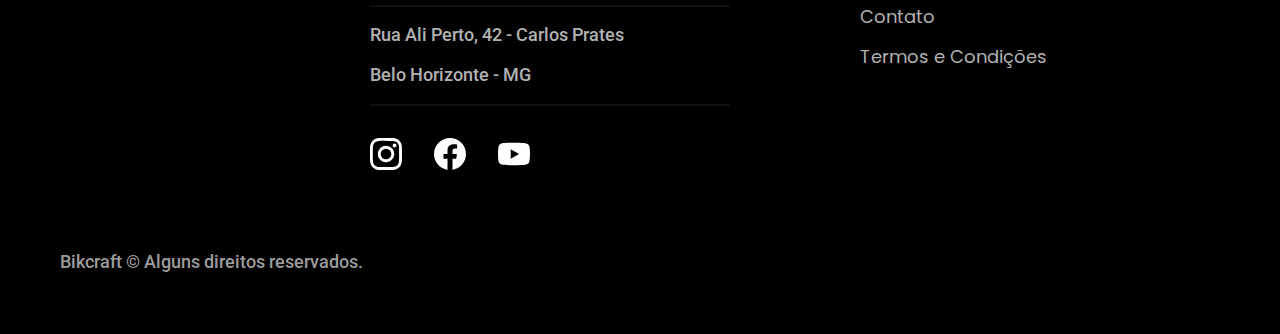
==== commit 2bd137ca: "otimizacoes" ====
--- a/index.html
+++ b/index.html
@@ -8,6 +8,8 @@
   <title>Bikcraft - Bicicletas Elétricas</title>
   <meta name="description" content="Bicicletas elétricas de alta precisão e qualidade, feitas sob medida para você. Explore o mundo na sua velocidade com a Bikcraft.">
 
+
+  <link rel="preload" href="./css/style.css" as="style">
   <link rel="stylesheet" href="./css/style.css">
 </head>
 
@@ -21,7 +23,7 @@
   <header class="header-bg">
     <div class="header container">
       <a href="./">
-        <img src="./img/bikcraft.svg" alt="bikcraft">
+        <img src="./img/bikcraft.svg" width="136" height="32" alt="bikcraft">
       </a>
       <nav aria-label="primaria">
         <ul class="header-menu font-1-m cor-0">
@@ -39,9 +41,10 @@
         <p class="font-2-l cor-5">Bicicletas elétricas de alta precisão e qualidade, feitas sob medida para você. Explore o mundo na sua velocidade com a Bikcraft.</p>
         <a class="botao" href="./bicicletas.html">Escolha a sua</a>
       </div>
-      <div>
-        <img src="./img/fotos/introducao.jpg" alt="Bicicleta elétrica preta.">
-      </div>
+      <picture>
+        <source media="(max-width=800px)" srcset="./img/bicicletas/nimbus.jpg">
+        <img src="./img/fotos/introducao.jpg" width="1280" height="1600" alt="Bicicleta elétrica preta.">
+      </picture>
     </div>
   </main>
 
@@ -50,21 +53,21 @@
     <ul>
       <li>
         <a href="./bicicletas/magic.html">
-          <img src="/img/bicicletas/magic-home.jpg" alt="Bicicleta Preta">
+          <img src="/img/bicicletas/magic-home.jpg" width="920" height="1040" alt="Bicicleta Preta">
           <h3 class="font-1-xl">Magic Might</h3>
           <span class="font-2-m cor-8">R$ 2499</span>
         </a>
       </li>
       <li>
         <a href="./bicicletas/magic.html">
-          <img src="/img/bicicletas/nimbus-home.jpg" alt="Bicicleta Preta">
+          <img src="/img/bicicletas/nimbus-home.jpg" width="920" height="1040" alt="Bicicleta Preta">
           <h3 class="font-1-xl">Nimbus Stark</h3>
           <span class="font-2-m cor-8">R$ 4999</span>
         </a>
       </li>
       <li>
         <a href="./bicicletas/nebula.html">
-          <img src="/img/bicicletas/nebula-home.jpg" alt="Bicicleta Preta">
+          <img src="/img/bicicletas/nebula-home.jpg" width="920" height="1040" alt="Bicicleta Preta">
           <h3 class="font-1-xl">Nebula Cosmic</h3>
           <span class="font-2-m cor-8">R$ 3999</span>
         </a>
@@ -93,7 +96,7 @@
         </div>
       </div>
       <div class="tecnologia-imagem">
-        <img src="./img/fotos/tecnologia.jpg" alt="" width="700" height="1120">
+        <img src="./img/fotos/tecnologia.jpg" alt="" width="1200" height="1920">
       </div>
     </div>
   </article>
@@ -101,19 +104,19 @@
   <section class="parceiros" aria-label="Nossos Parceiros">
     <h2 class="font-1-xxl container">nossos parceiros<span class="cor-p1">.</span></h2>
     <ul>
-      <li><img src="./img/parceiros/caravan.svg" alt="caravan"></li>
-      <li><img src="./img/parceiros/ranek.svg" alt="ranek"></li>
-      <li><img src="./img/parceiros/handel.svg" alt="handel"></li>
-      <li><img src="./img/parceiros/dogs.svg" alt="dogs"></li>
-      <li><img src="./img/parceiros/lescone.svg" alt="lescone"></li>
-      <li><img src="./img/parceiros/flexblog.svg" alt="flexblog"></li>
-      <li><img src="./img/parceiros/wildbeast.svg" alt="wildbeast"></li>
-      <li><img src="./img/parceiros/surfbot.svg" alt="surfbot"></li>
+      <li><img src="./img/parceiros/caravan.svg" alt="Caravan" width="140" height="38"></li>
+      <li><img src="./img/parceiros/ranek.svg" alt="Ranek" width="149" height="36"></li>
+      <li><img src="./img/parceiros/handel.svg" alt="Handel" width="140" height="50"></li>
+      <li><img src="./img/parceiros/dogs.svg" alt="Dogs" width="152" height="39"></li>
+      <li><img src="./img/parceiros/lescone.svg" alt="LeScone" width="208" height="41"></li>
+      <li><img src="./img/parceiros/flexblog.svg" alt="FlexBlog" width="165" height="38"></li>
+      <li><img src="./img/parceiros/wildbeast.svg" alt="Wildbeast" width="196" height="34"></li>
+      <li><img src="./img/parceiros/surfbot.svg" alt="Surfbot" width="200" height="49"></li>
     </ul>
   </section>
   <section class="depoimento" aria-label="depoimento">
     <div>
-      <img src="img/fotos/depoimento.jpg" alt="Pessoa pedalando numa bicicleta Bikcraft">
+      <img src="img/fotos/depoimento.jpg" width="1560" height="1360" alt="Pessoa pedalando numa bicicleta Bikcraft">
     </div>
     <div class="depoimento-conteudo">
       <blockquote class=" font-1-xl cor-p5">
@@ -169,9 +172,9 @@
           <li>Belo Horizonte - MG</li>
         </ul>
         <div class="footer-redes">
-          <a href="./"><img src="./img/redes/instagram.svg" alt="Instagram"></a>
-          <a href="./"><img src="./img/redes/facebook.svg" alt="Facebook"></a>
-          <a href="./"><img src="./img/redes/youtube.svg" alt="Youtube"></a>
+          <a href="./"><img src="./img/redes/instagram.svg" width="32" height="32" alt="Instagram"></a>
+          <a href="./"><img src="./img/redes/facebook.svg" width="32" height="32" alt="Facebook"></a>
+          <a href="./"><img src="./img/redes/youtube.svg" width="32" height="32" alt="Youtube"></a>
         </div>
       </div>
       <div class="footer-informacoes">
--- a/css/style.css
+++ b/css/style.css
@@ -7,6 +7,7 @@
 
 /* Utilidades */
 @import "./utilidades/componentes.css";
+@import "./utilidades/formulario.css";
 
 /* Home */
 @import "./home/introducao.css";
@@ -15,13 +16,24 @@
 @import "./home/depoimento.css";
 
 /* Bicicletas */
+@import "./bicicletas/bicicletas-lista.css";
 @import "./bicicletas/bicicletas.css";
-@import "./bicicletas/bicicletas-lista.css";
+
+/* Bicicleta */
+@import "./bicicleta/bicicleta.css";
+@import "./bicicleta/seguro.css";
 
 /* Seguros */
 @import "./seguros/seguros.css";
 @import "./seguros/vantagens.css";
 @import "./seguros/perguntas.css";
 
+/* Contato */
+@import "./contato/contato.css";
+@import "./contato/lojas.css";
+
+/* Orçamento */
+@import "./orcamento/orcamento.css";
+
 /* Termos */
-@import "./termos/termos.css";+@import "./termos/termos.css";
--- a/css/style.css
+++ b/css/style.css
@@ -7,6 +7,7 @@
 
 /* Utilidades */
 @import "./utilidades/componentes.css";
+@import "./utilidades/formulario.css";
 
 /* Home */
 @import "./home/introducao.css";
@@ -15,13 +16,24 @@
 @import "./home/depoimento.css";
 
 /* Bicicletas */
+@import "./bicicletas/bicicletas-lista.css";
 @import "./bicicletas/bicicletas.css";
-@import "./bicicletas/bicicletas-lista.css";
+
+/* Bicicleta */
+@import "./bicicleta/bicicleta.css";
+@import "./bicicleta/seguro.css";
 
 /* Seguros */
 @import "./seguros/seguros.css";
 @import "./seguros/vantagens.css";
 @import "./seguros/perguntas.css";
 
+/* Contato */
+@import "./contato/contato.css";
+@import "./contato/lojas.css";
+
+/* Orçamento */
+@import "./orcamento/orcamento.css";
+
 /* Termos */
-@import "./termos/termos.css";+@import "./termos/termos.css";
